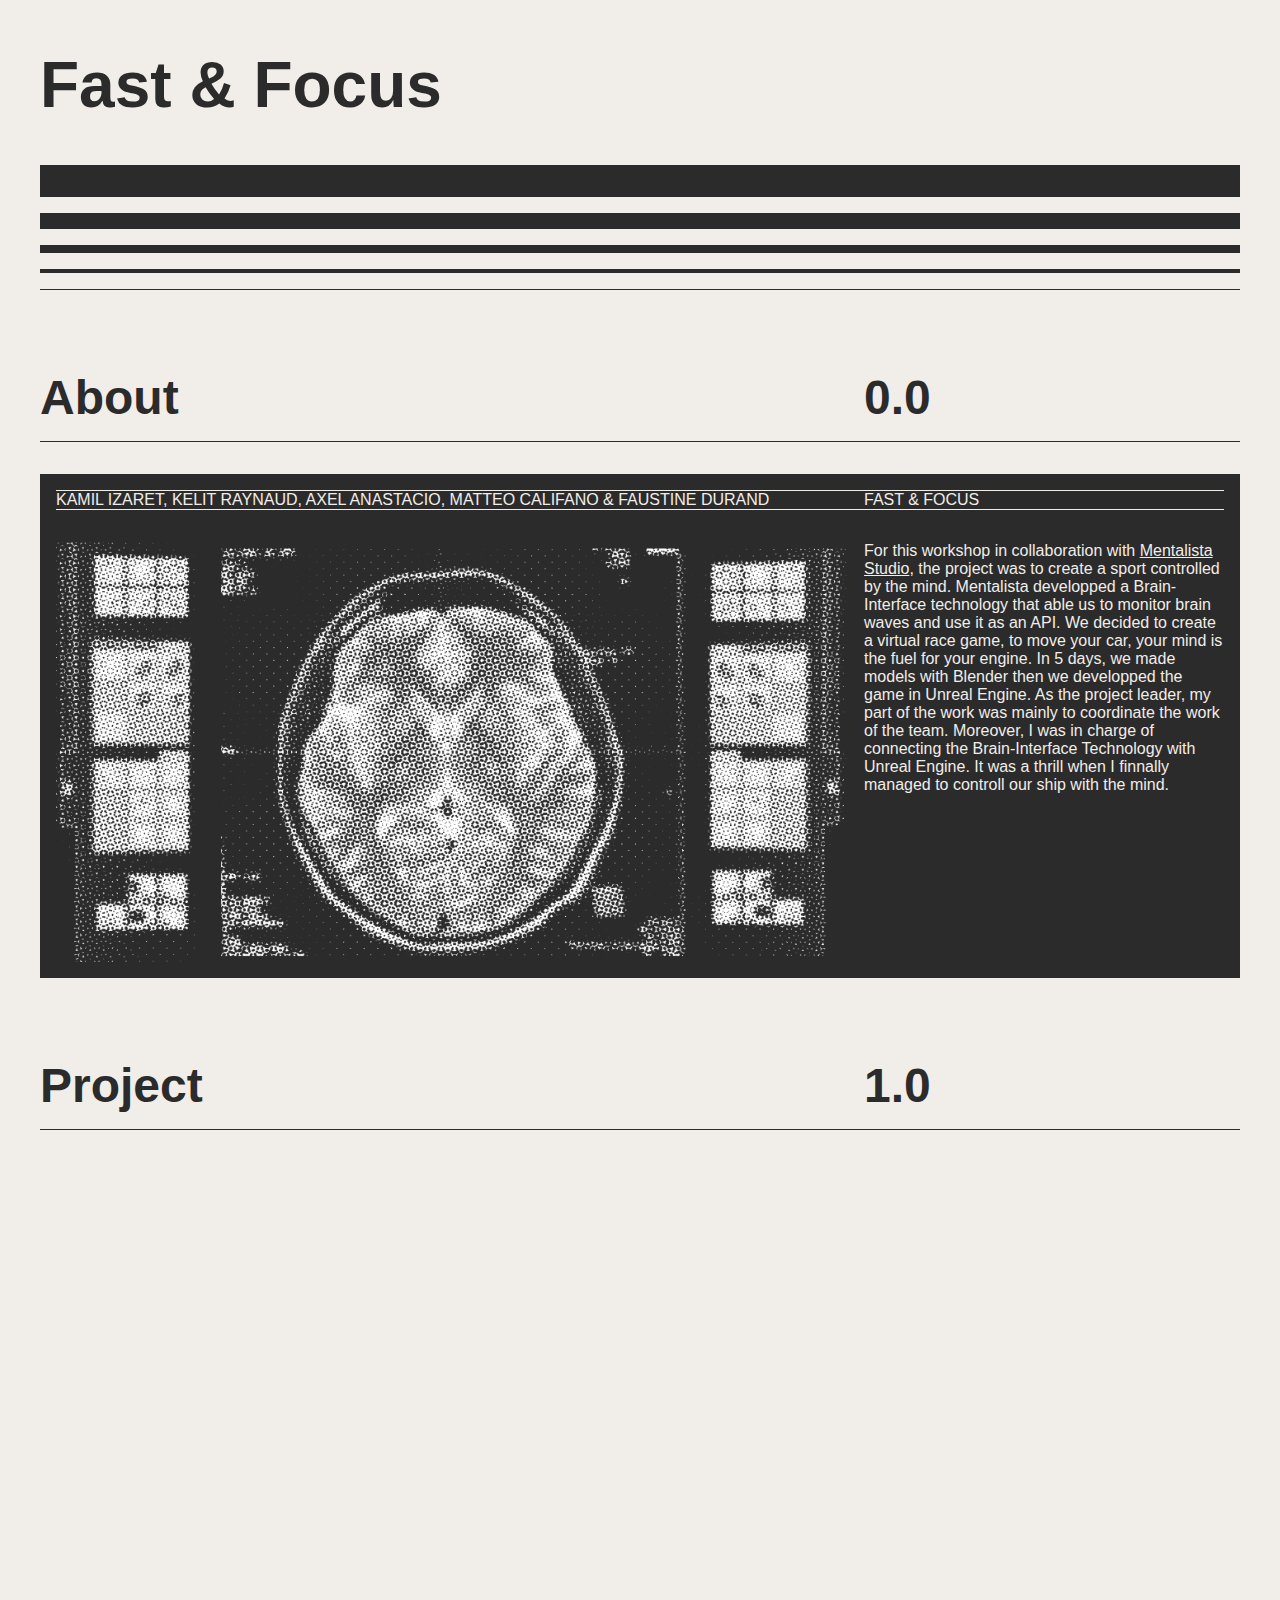
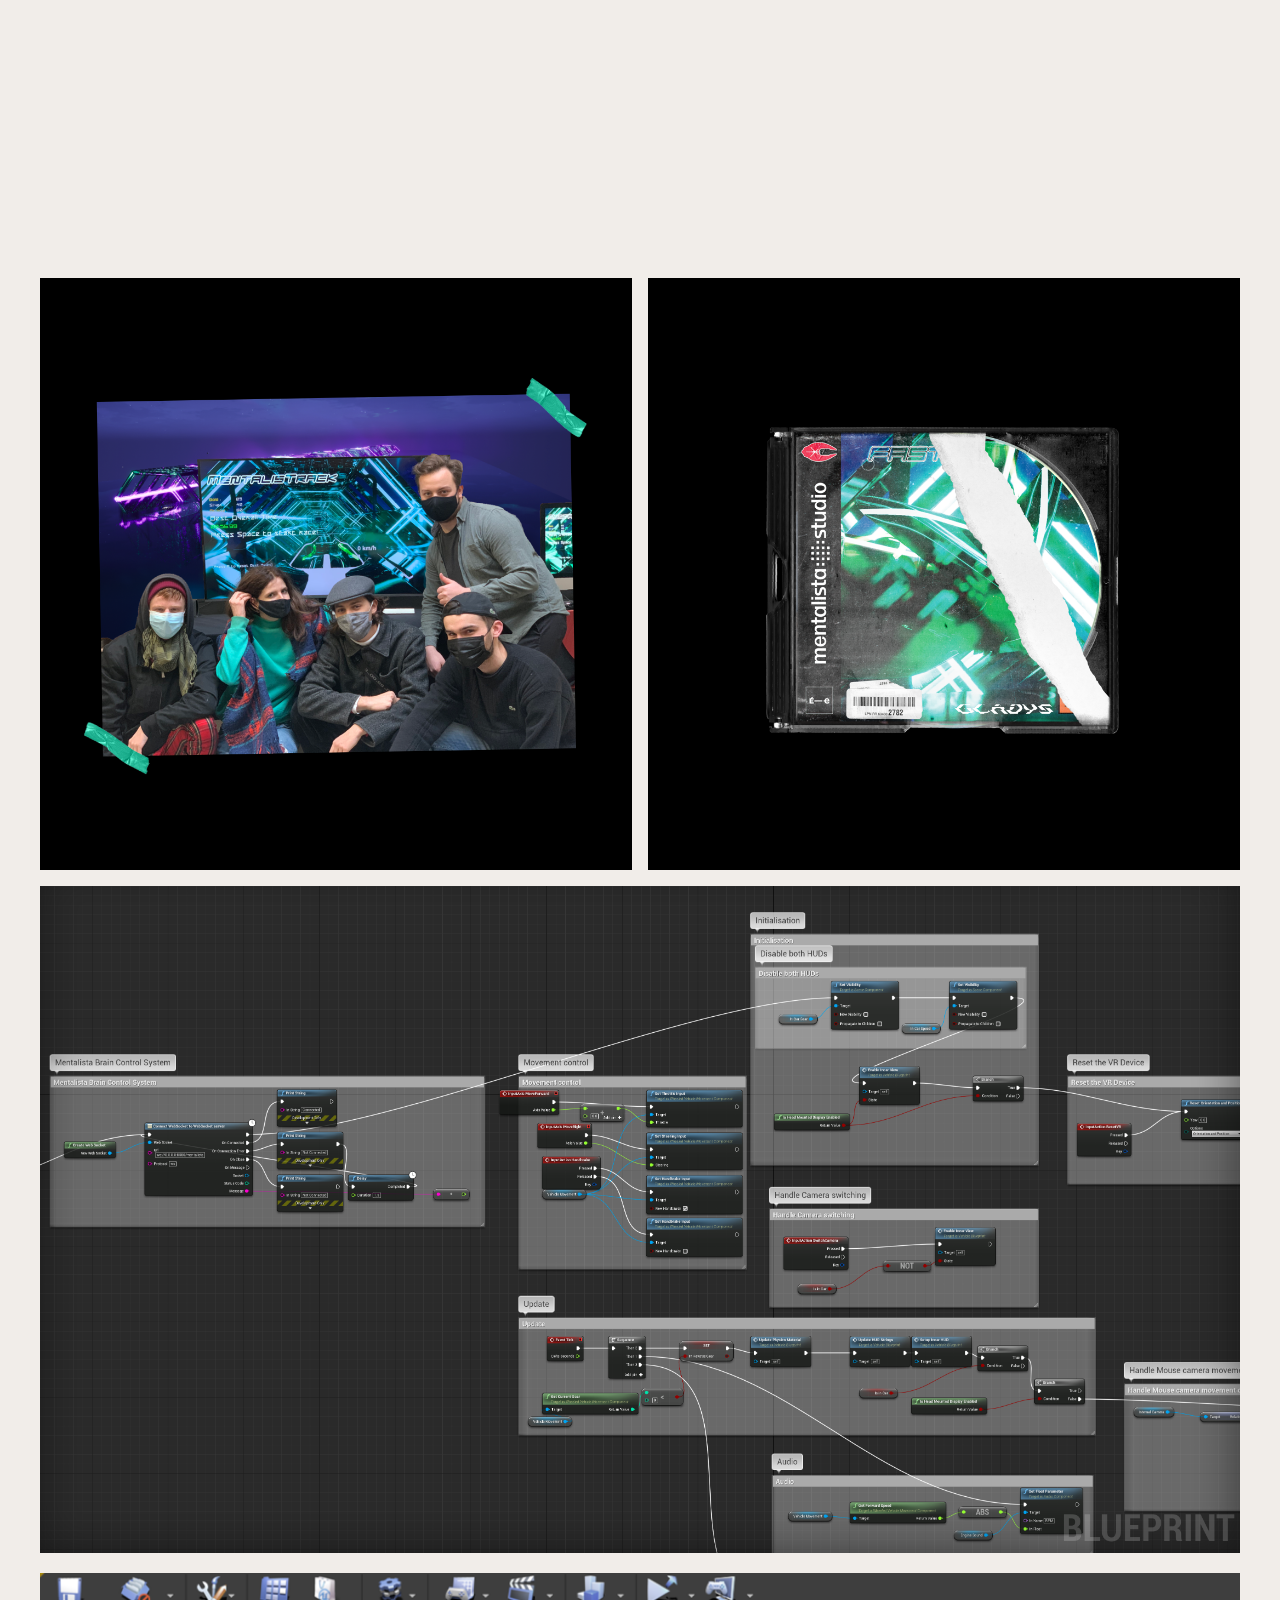
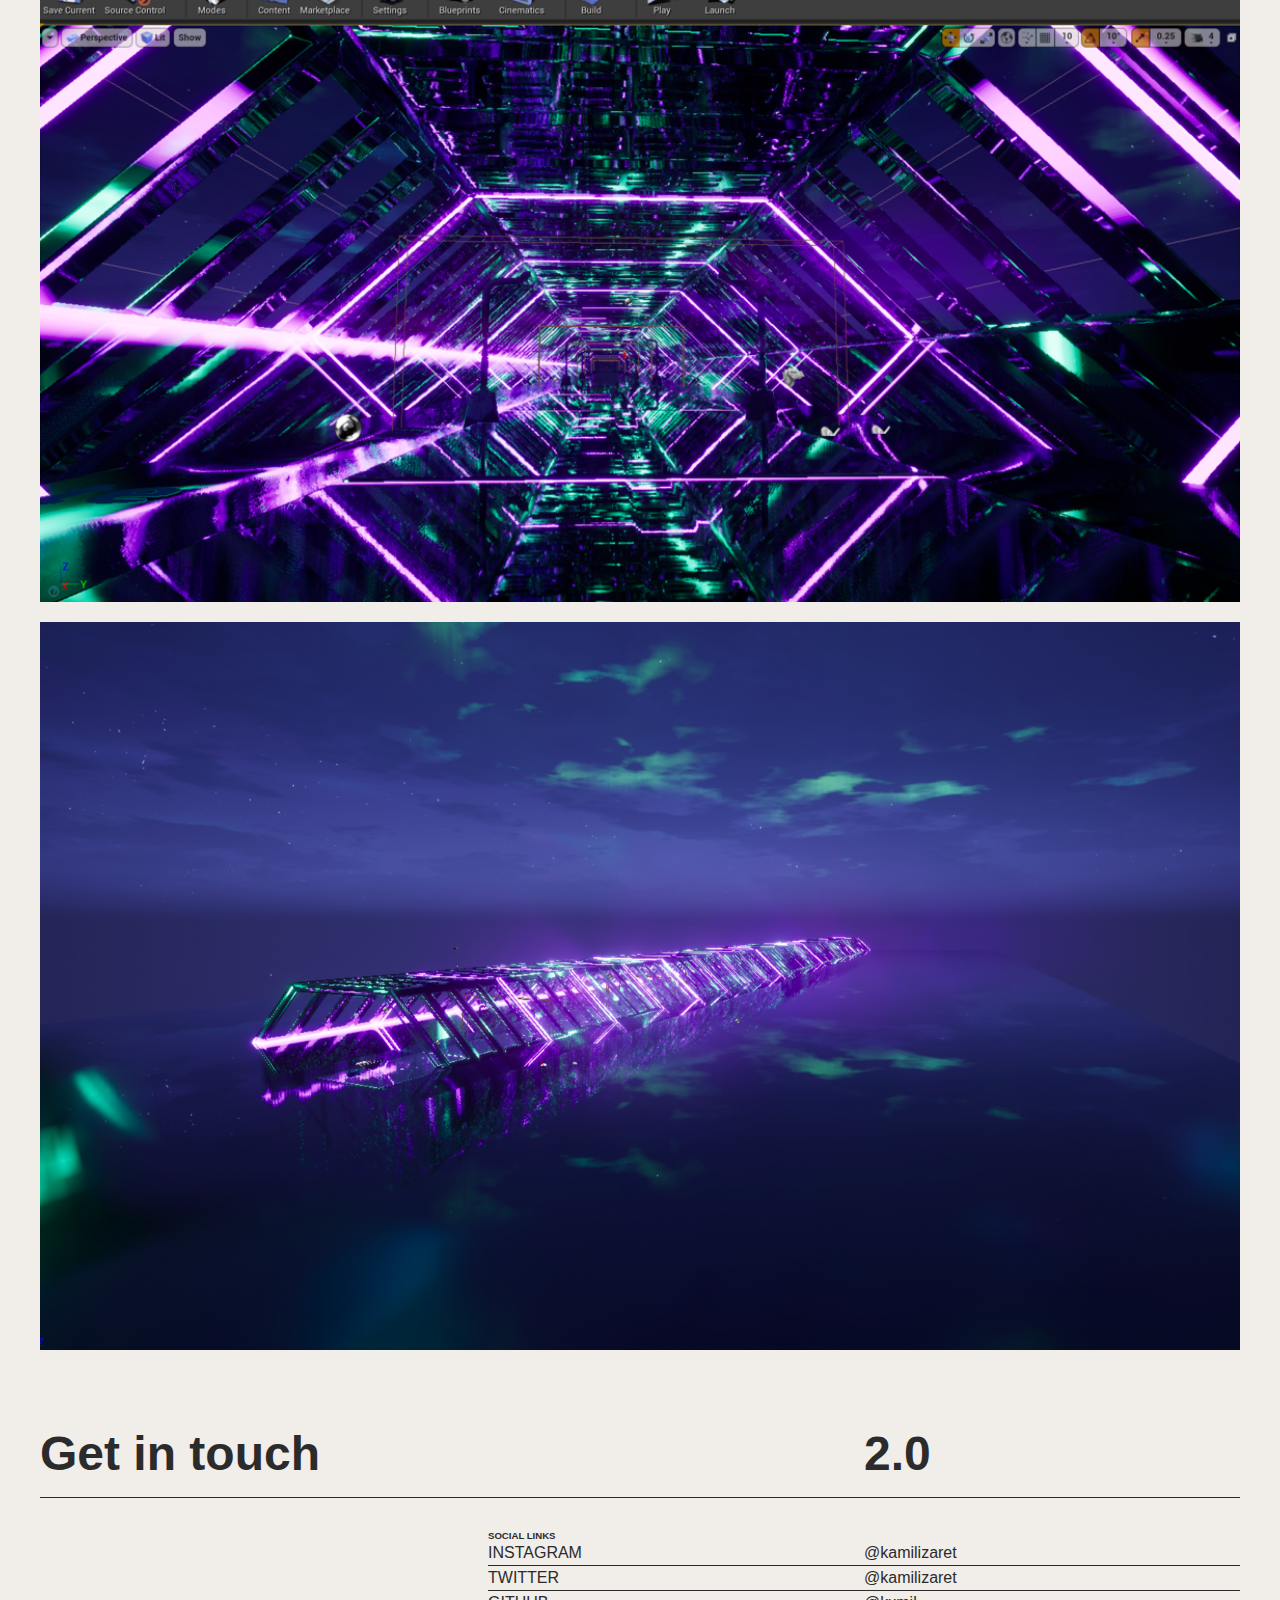
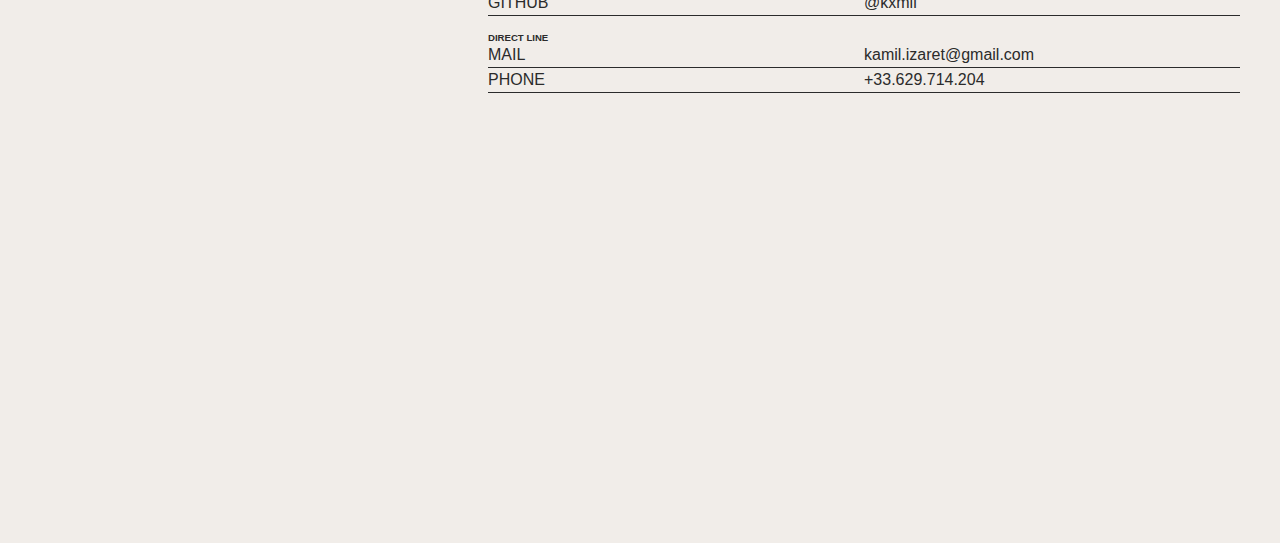
==== fast-and-focus/index.html @ bddefdd5 "projects" ====
<!DOCTYPE html>
<html>
  <head>
    <title>Kamil IZARET - Fast & Focus</title>
    <meta charset="utf-8"/>
    <link rel="stylesheet" href="../style.css" />
  </head>
  <body>
    <header class="section">
      <h1>Fast & Focus</h1>
      <div class="la"></div>
      <div class="lb"></div>
      <div class="lc"></div>
      <div class="ld"></div>
      <div class="le"></div>
    </header>
    <div class="section">
      <div class="sectionHead">
        <h2>About</h2>
        <h2>0.0</h2>
      </div>
      <div class="projectHead bgDark">
        <p>KAMIL IZARET, KELIT RAYNAUD, AXEL ANASTACIO, MATTEO CALIFANO & FAUSTINE DURAND</p>
        <p>FAST & FOCUS</p>
      </div>
      <div class="project bgDark">
        <div>
          <img src="../img/mentalista.png" />
          <p>For this workshop in collaboration with <a target="_blank" class="bgDark" href="https://studio.mentalista.com/">Mentalista Studio</a>, the project was to create a sport controlled by the mind. Mentalista developped a Brain-Interface technology that able us to monitor brain waves and use it as an API. We decided to create a virtual race game, to move your car, your mind is the fuel for your engine. In 5 days, we made models with Blender then we developped the game in Unreal Engine. As the project leader, my part of the work was mainly to coordinate the work of the team. Moreover, I was in charge of connecting the Brain-Interface Technology with Unreal Engine. It was a thrill when I finnally managed to controll our ship with the mind.</p>
        </div>
      </div>
   </div>
    <div class="section">
      <div class="sectionHead">
        <h2>Project</h2>
        <h2>1.0</h2>
      </div>
      <iframe src="https://player.vimeo.com/video/501842336?h=aa584ac75d"
      width="1200" height="720" frameborder="0" allow="autoplay; fullscreen; picture-in-picture" allowfullscreen></iframe>
      <div class="doubleFlex">
        <img src="../img/ig1.png" />
        <img src="../img/ig2.png" />
      </div>
      <img class="fullWidth" src="../img/ue1.png" />
      <img class="fullWidth" src="../img/ue2.png" />
      <img class="fullWidth" src="../img/map.png" />
    </div>
    <div class="section contact">
      <div class="sectionHead">
        <h2>Get in touch</h2>
        <h2>2.0</h2>
      </div>
      <div class="table">
        <h5>SOCIAL LINKS</h5>
        <div>
          <p>INSTAGRAM</p>
          <p>@kamilizaret</p>
        </div>
        <div>
          <p>TWITTER</p>
          <p>@kamilizaret</p>
        </div>
        <div>
          <p>GITHUB</p>
          <p>@kxmil</p>
        </div>
        <h5>DIRECT LINE</h5>
        <div>
          <p>MAIL</p>
          <p>kamil.izaret@gmail.com</p>
        </div>
        <div>
          <p>PHONE</p>
          <p>+33.629.714.204</p>
        </div>
      </div>
    </div>
  </body>
</html>
---- style.css ----
body{
  background: #f1ede9;
  color: #2b2b2b;
  margin: 0;
  padding: 0;
  font-family: sans-serif;
}

.bgGreen{
  background: #82887e;
}

.bgDark{
  background: #2b2b2b;
  color: #f1ede9;
}

.bgDark p{
  border-color: #f1ede9 !important;
}

.bgBlue{
  background: #253156;
  color: #f1ede9;
}

.bgBlue p{
  border-color: #f1ede9 !important;
}

.bgSilver{
  background: #cdbfb1;
}

.bgArgile{
  background: #c0a68f;
}

h1{
  margin-top: 3rem;
  font-size: 4em;
}

h2{
  font-size: 3em;
  margin-bottom: 1rem;
  margin-top: 4rem;
}

h5{
  font-size: 0.6rem;
  margin-bottom: 0;
}

header div{
  background: #2b2b2b;
  width: 100%;
  margin: 1rem 0;
}

.la{
  height: 2rem;
}

.lb{
  height: 1rem;
}

.lc{
  height: 0.5rem;
}

.ld{
  height: 0.25rem;
}

.le{
  height: 1px;
}

a{
  color: #2b2b2b;
}

.section{
  width: 1200px;
  margin: auto;
}

.contact{
  padding-bottom: 50vh;
}

.simpleColumn{
  width: 30%;
  margin-left: calc(840px - 1rem);
}

.doubleColumn{
  width: 60%;
  margin-left: 40%;
}

.sectionHead{
  border-bottom: 1px solid #2b2b2b;
  margin-bottom: 2rem;
}

.sectionHead h2:first-child{
  width: calc(840px - 1rem);
}

.sectionHead, .table div{
  display: flex;
}


.table{
  width: calc(720px + 2rem);
  margin-left: calc(480px - 2rem);
}

.table div{
  border-bottom: 1px solid #2b2b2b;
  height: 1.5rem;
}

.table div p{
  width: 50%;
  margin: 0;
  padding-top: 0.2rem;
}

.project{
  width: calc(100% - 2rem);
  height: 420px;
  padding: 1rem;
  margin-bottom: 1rem;
}

.project div{
  display: flex;
}

.folio.project img{
  width: 100%;
}

.project img{
  width: calc(840px - 3rem);
  margin-right: 1rem;
  height: 420px;
}

.project p{
  width: 360px;
  margin: 0;
}

.projectHead{
  padding: 1rem;
  display: flex;
  margin-top: 2rem;
}

.projectHead p{
  border-top: 1px solid #2b2b2b;
  border-bottom: 1px solid #2b2b2b;
  margin: 0;
}

.projectHead p:first-child{
  width: calc(840px - 3rem);
}

.projectHead p:last-child{
  width: 360px;
  padding-left: 1rem;
}

.doubleFlex{
  display: flex;
  margin: -0.5rem 0 0.5rem 0;
}

.doubleFlex img{
  width: calc(50% - 0.5rem);
}

.doubleFlex img:first-child{
  margin-right: 1rem;
}

.fullWidth{
  width: 1200px;
  margin: 0.5rem 0;
}
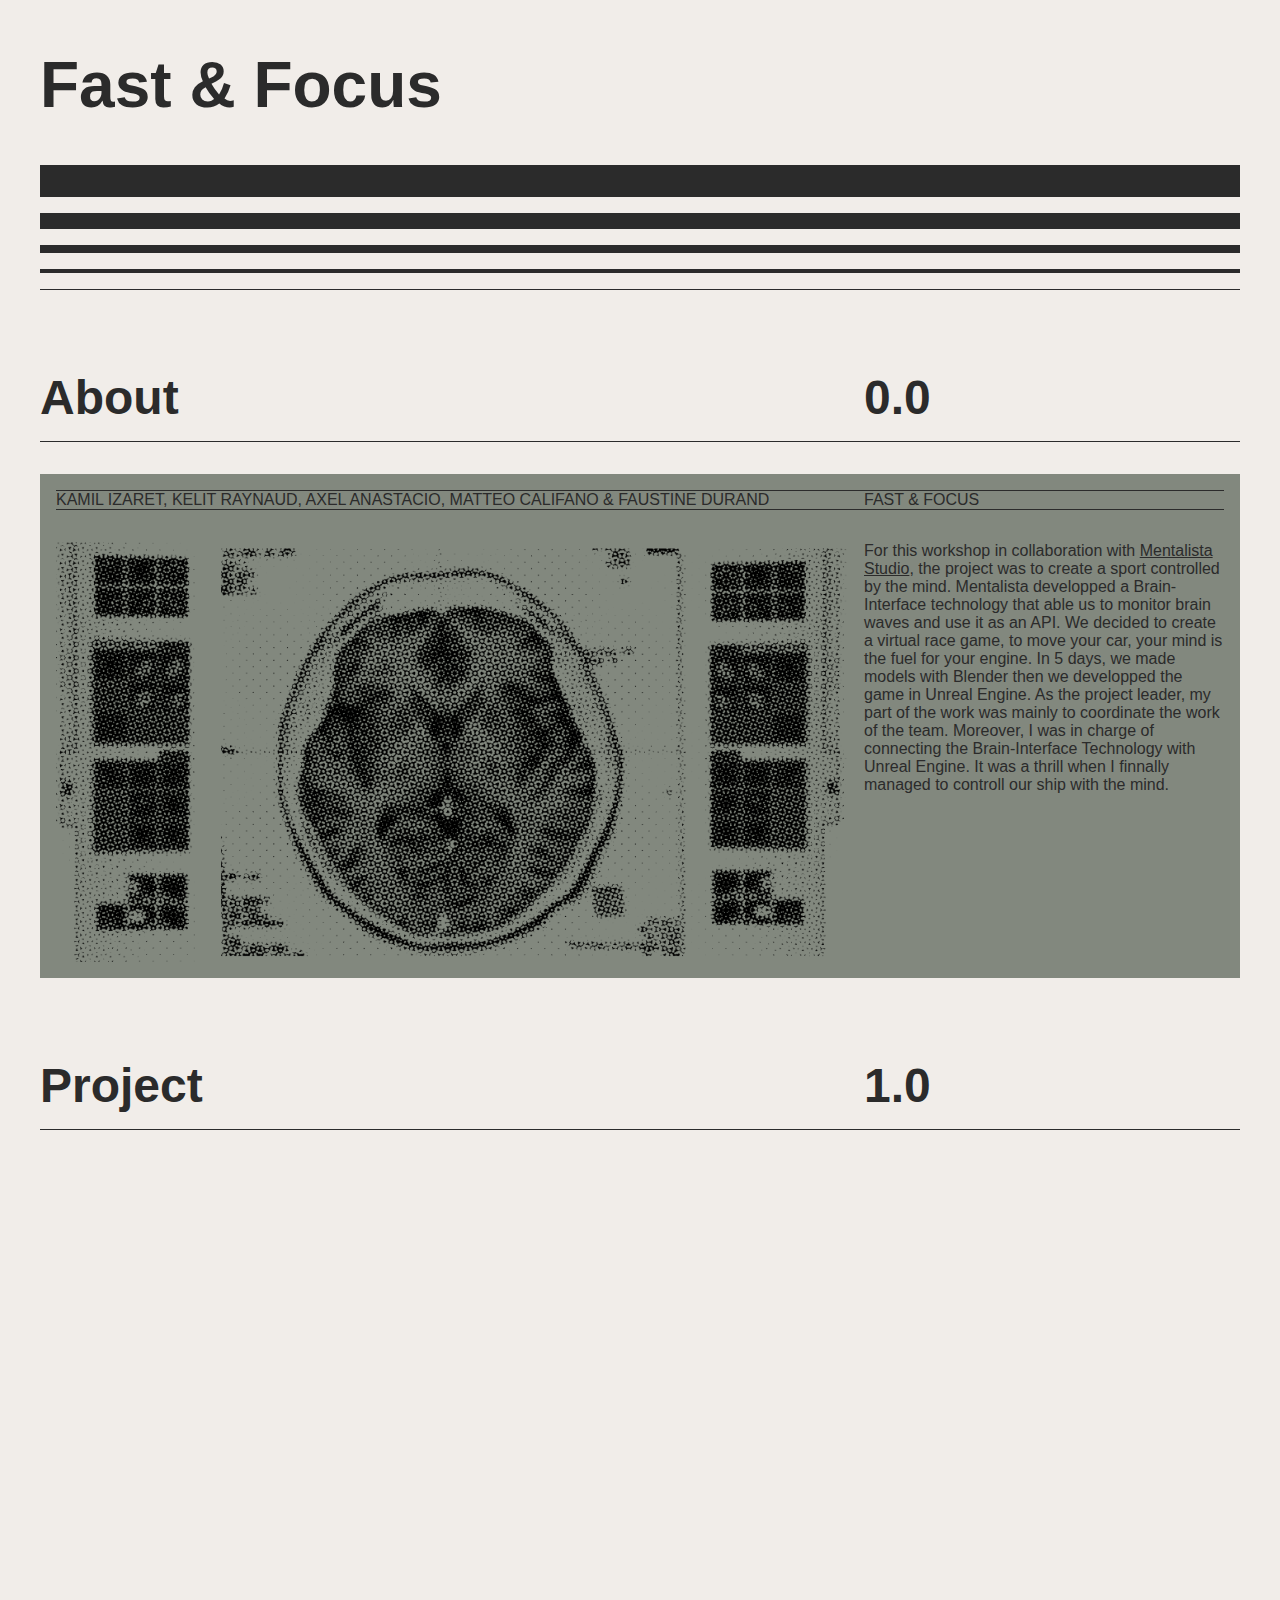
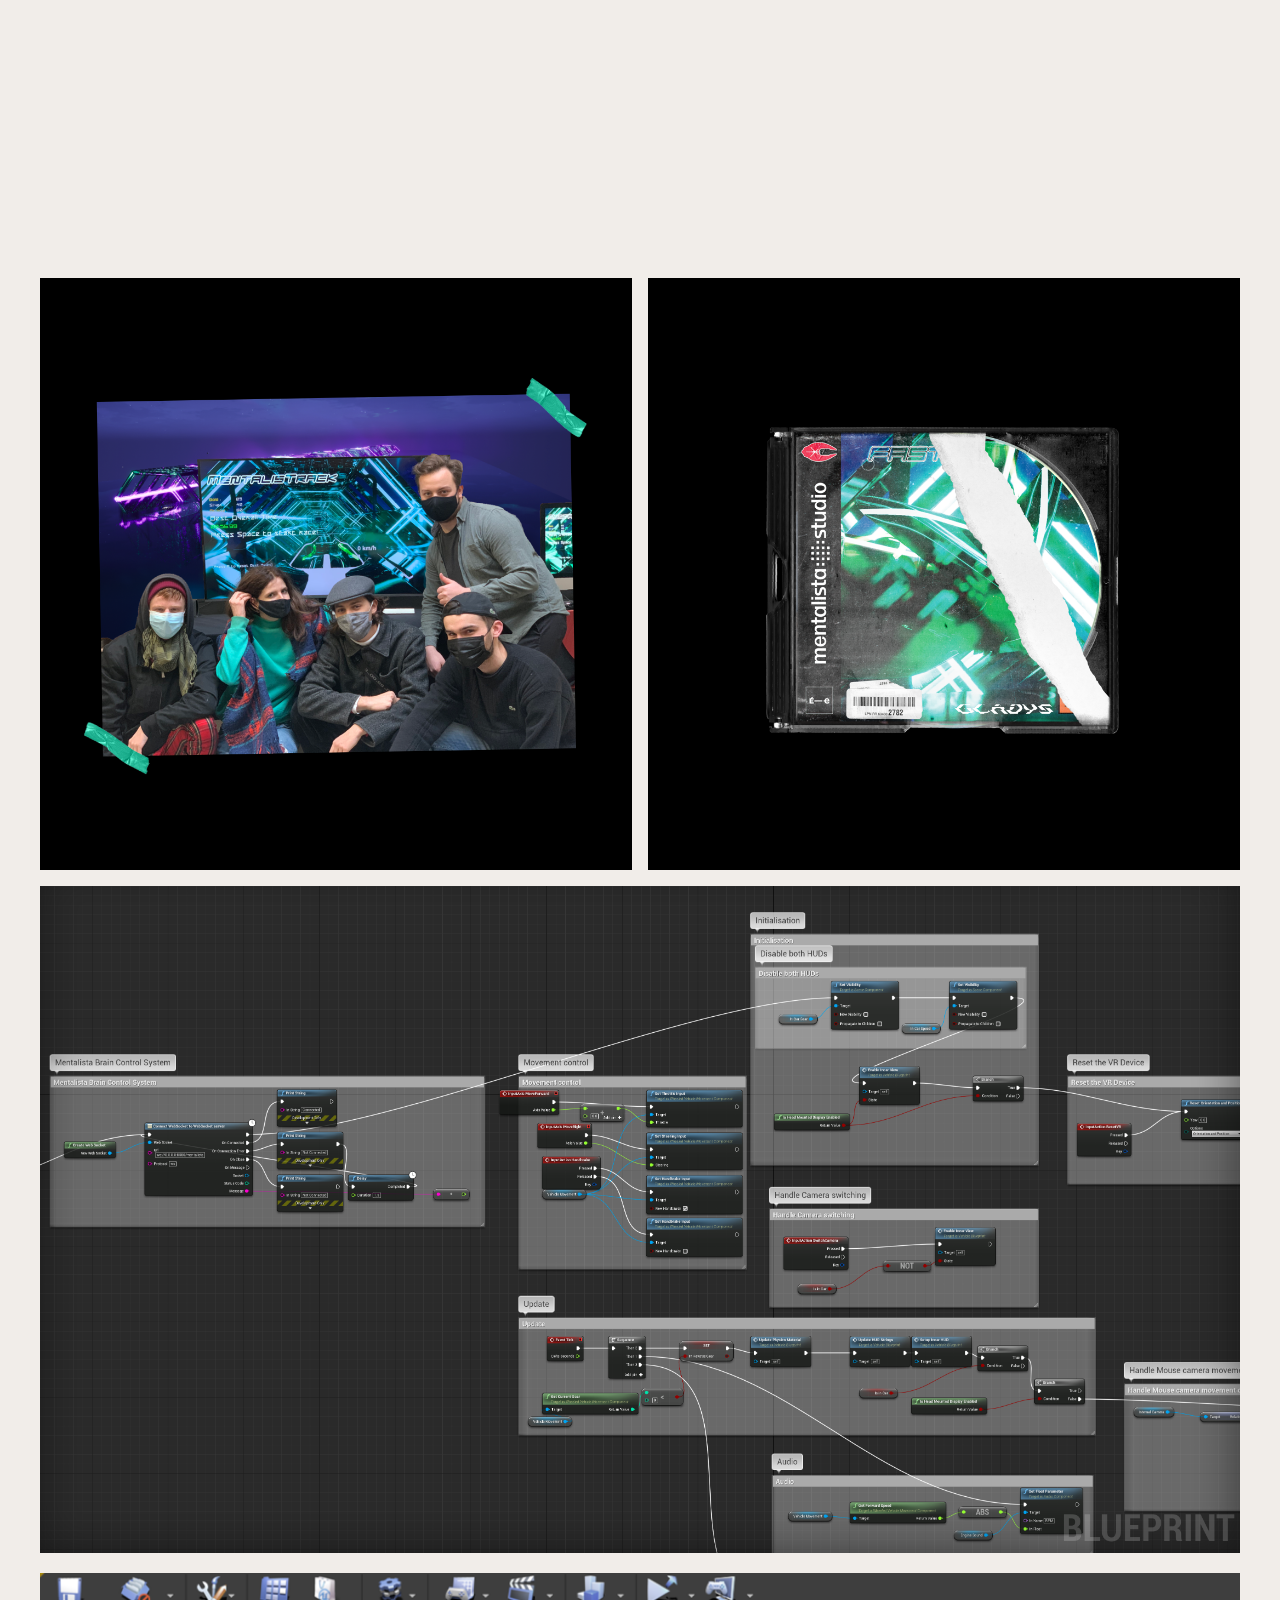
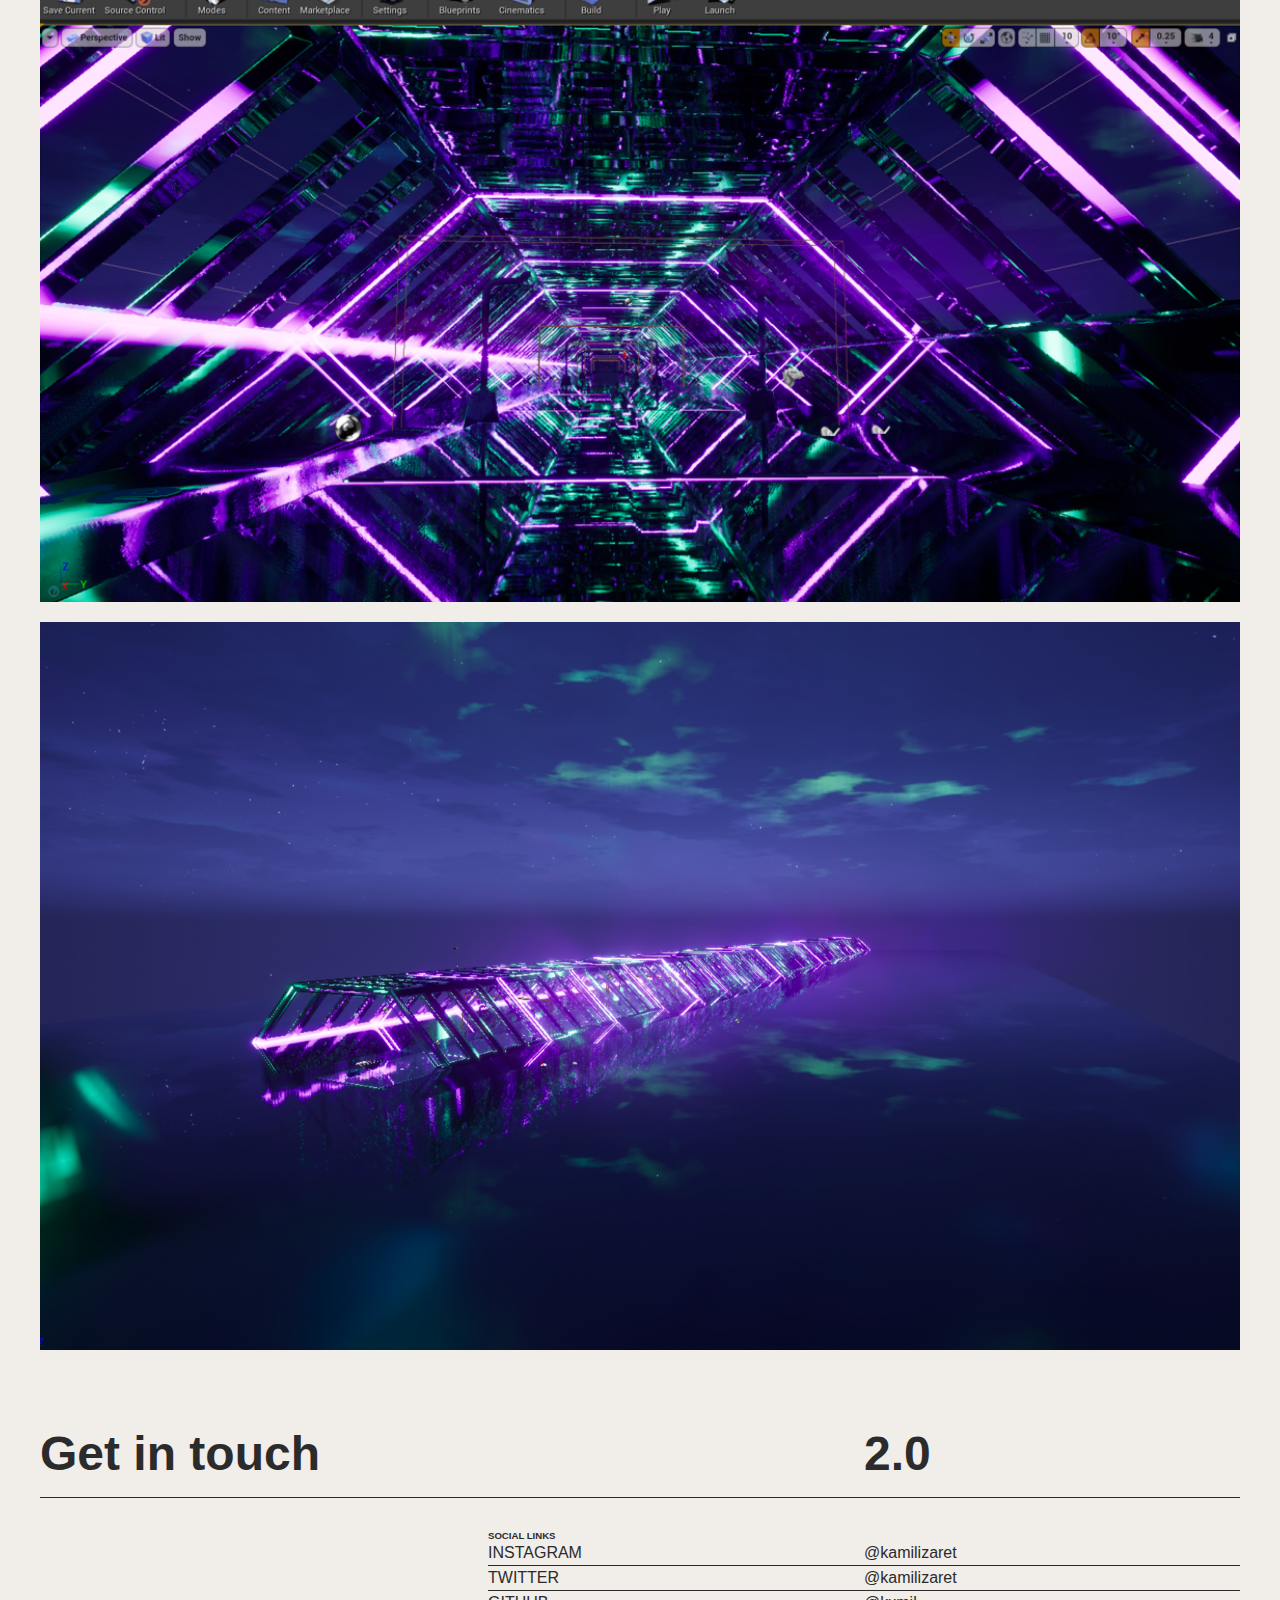
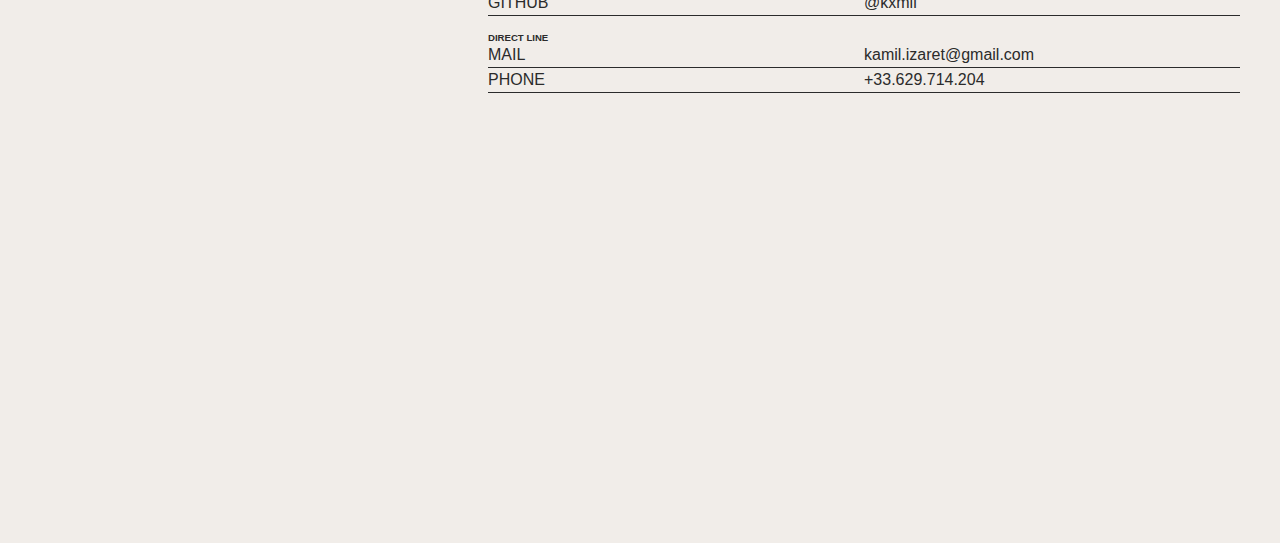
==== commit 3bb1d854: "MANY THINGS" ====
--- a/fast-and-focus/index.html
+++ b/fast-and-focus/index.html
@@ -19,14 +19,14 @@
         <h2>About</h2>
         <h2>0.0</h2>
       </div>
-      <div class="projectHead bgDark">
+      <div class="projectHead bgGreen">
         <p>KAMIL IZARET, KELIT RAYNAUD, AXEL ANASTACIO, MATTEO CALIFANO & FAUSTINE DURAND</p>
         <p>FAST & FOCUS</p>
       </div>
-      <div class="project bgDark">
+      <div class="project bgGreen">
         <div>
           <img src="../img/mentalista.png" />
-          <p>For this workshop in collaboration with <a target="_blank" class="bgDark" href="https://studio.mentalista.com/">Mentalista Studio</a>, the project was to create a sport controlled by the mind. Mentalista developped a Brain-Interface technology that able us to monitor brain waves and use it as an API. We decided to create a virtual race game, to move your car, your mind is the fuel for your engine. In 5 days, we made models with Blender then we developped the game in Unreal Engine. As the project leader, my part of the work was mainly to coordinate the work of the team. Moreover, I was in charge of connecting the Brain-Interface Technology with Unreal Engine. It was a thrill when I finnally managed to controll our ship with the mind.</p>
+          <p>For this workshop in collaboration with <a target="_blank" class="bgGreen" href="https://studio.mentalista.com/">Mentalista Studio</a>, the project was to create a sport controlled by the mind. Mentalista developped a Brain-Interface technology that able us to monitor brain waves and use it as an API. We decided to create a virtual race game, to move your car, your mind is the fuel for your engine. In 5 days, we made models with Blender then we developped the game in Unreal Engine. As the project leader, my part of the work was mainly to coordinate the work of the team. Moreover, I was in charge of connecting the Brain-Interface Technology with Unreal Engine. It was a thrill when I finnally managed to controll our ship with the mind.</p>
         </div>
       </div>
    </div>
--- a/style.css
+++ b/style.css
@@ -194,4 +194,20 @@
 .fullWidth{
   width: 1200px;
   margin: 0.5rem 0;
+}
+
+.longText{
+  margin-left:calc(840px - 1rem);
+}
+
+.project.chap, .project.chap img{
+  height: 610px;
+}
+
+.project.chap{
+  padding: 1rem 0;
+}
+
+.project.chap img{
+  width: calc(840px - 0rem);
 }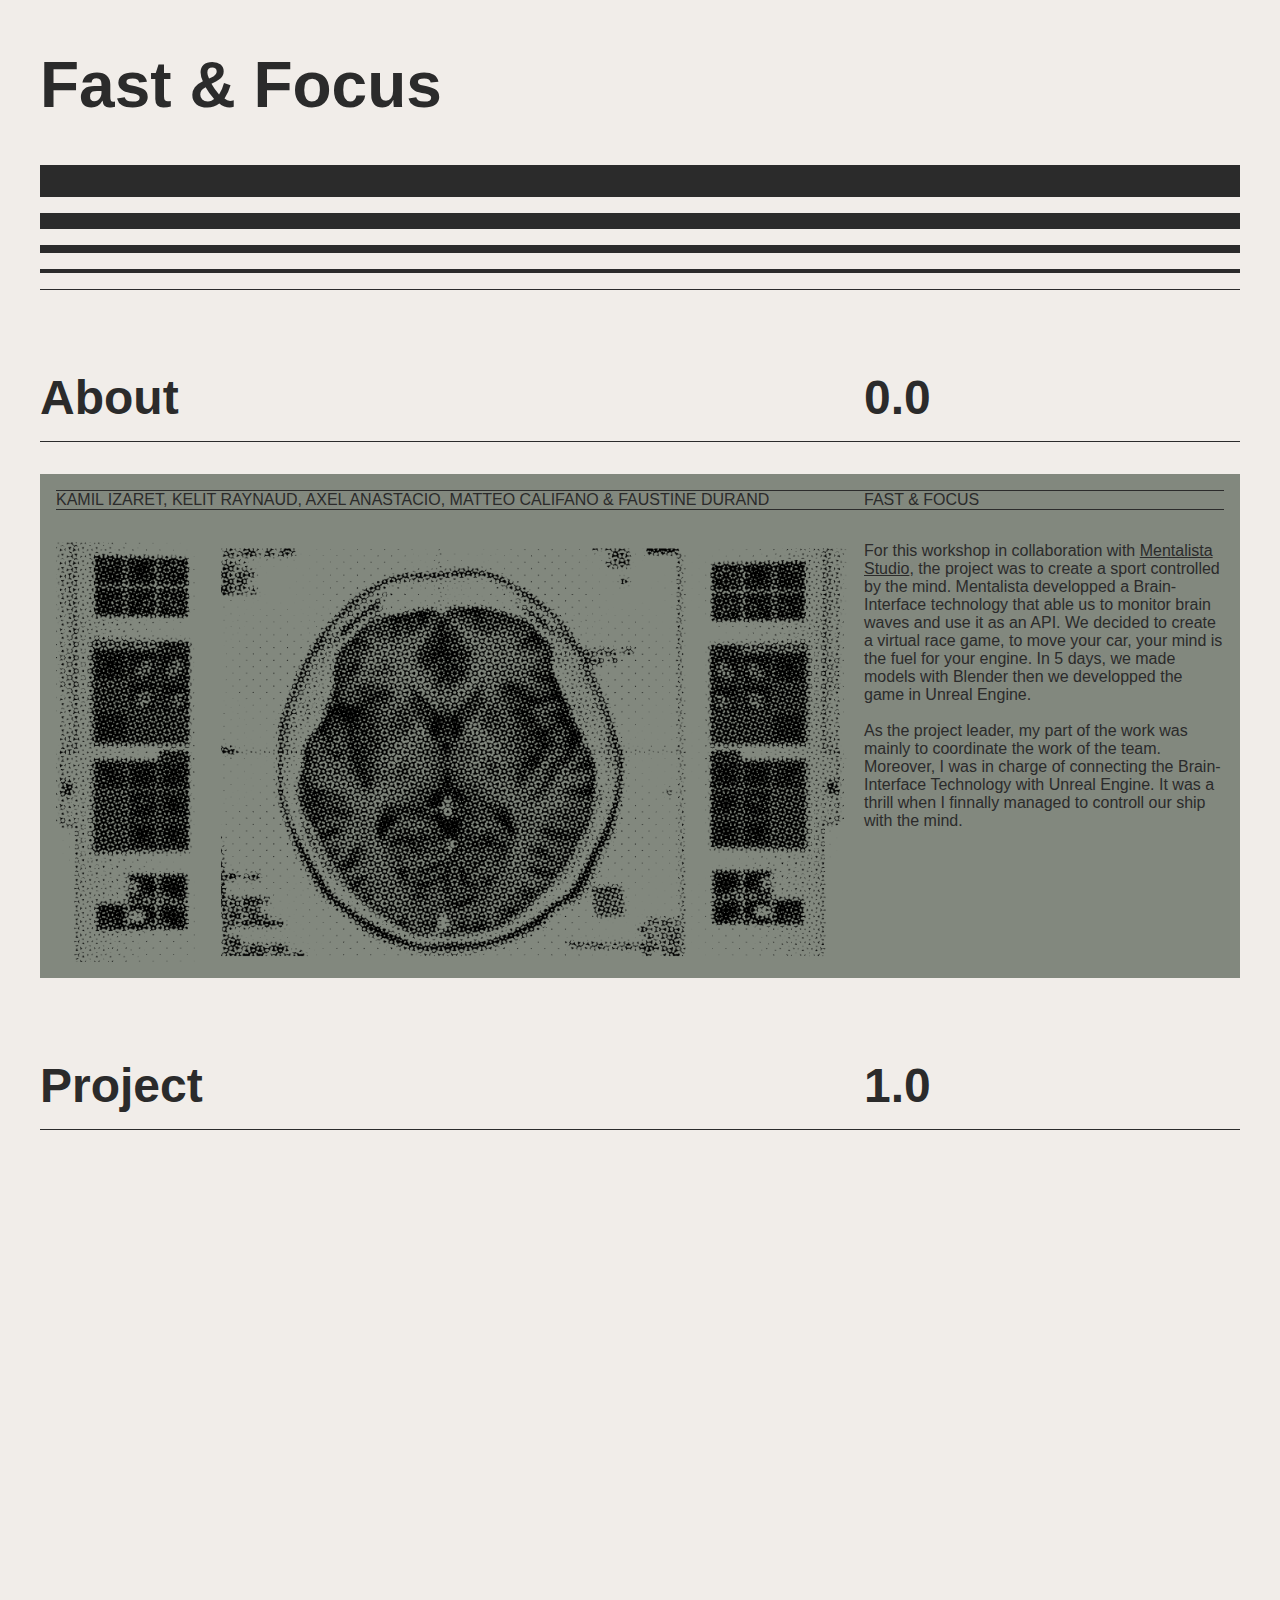
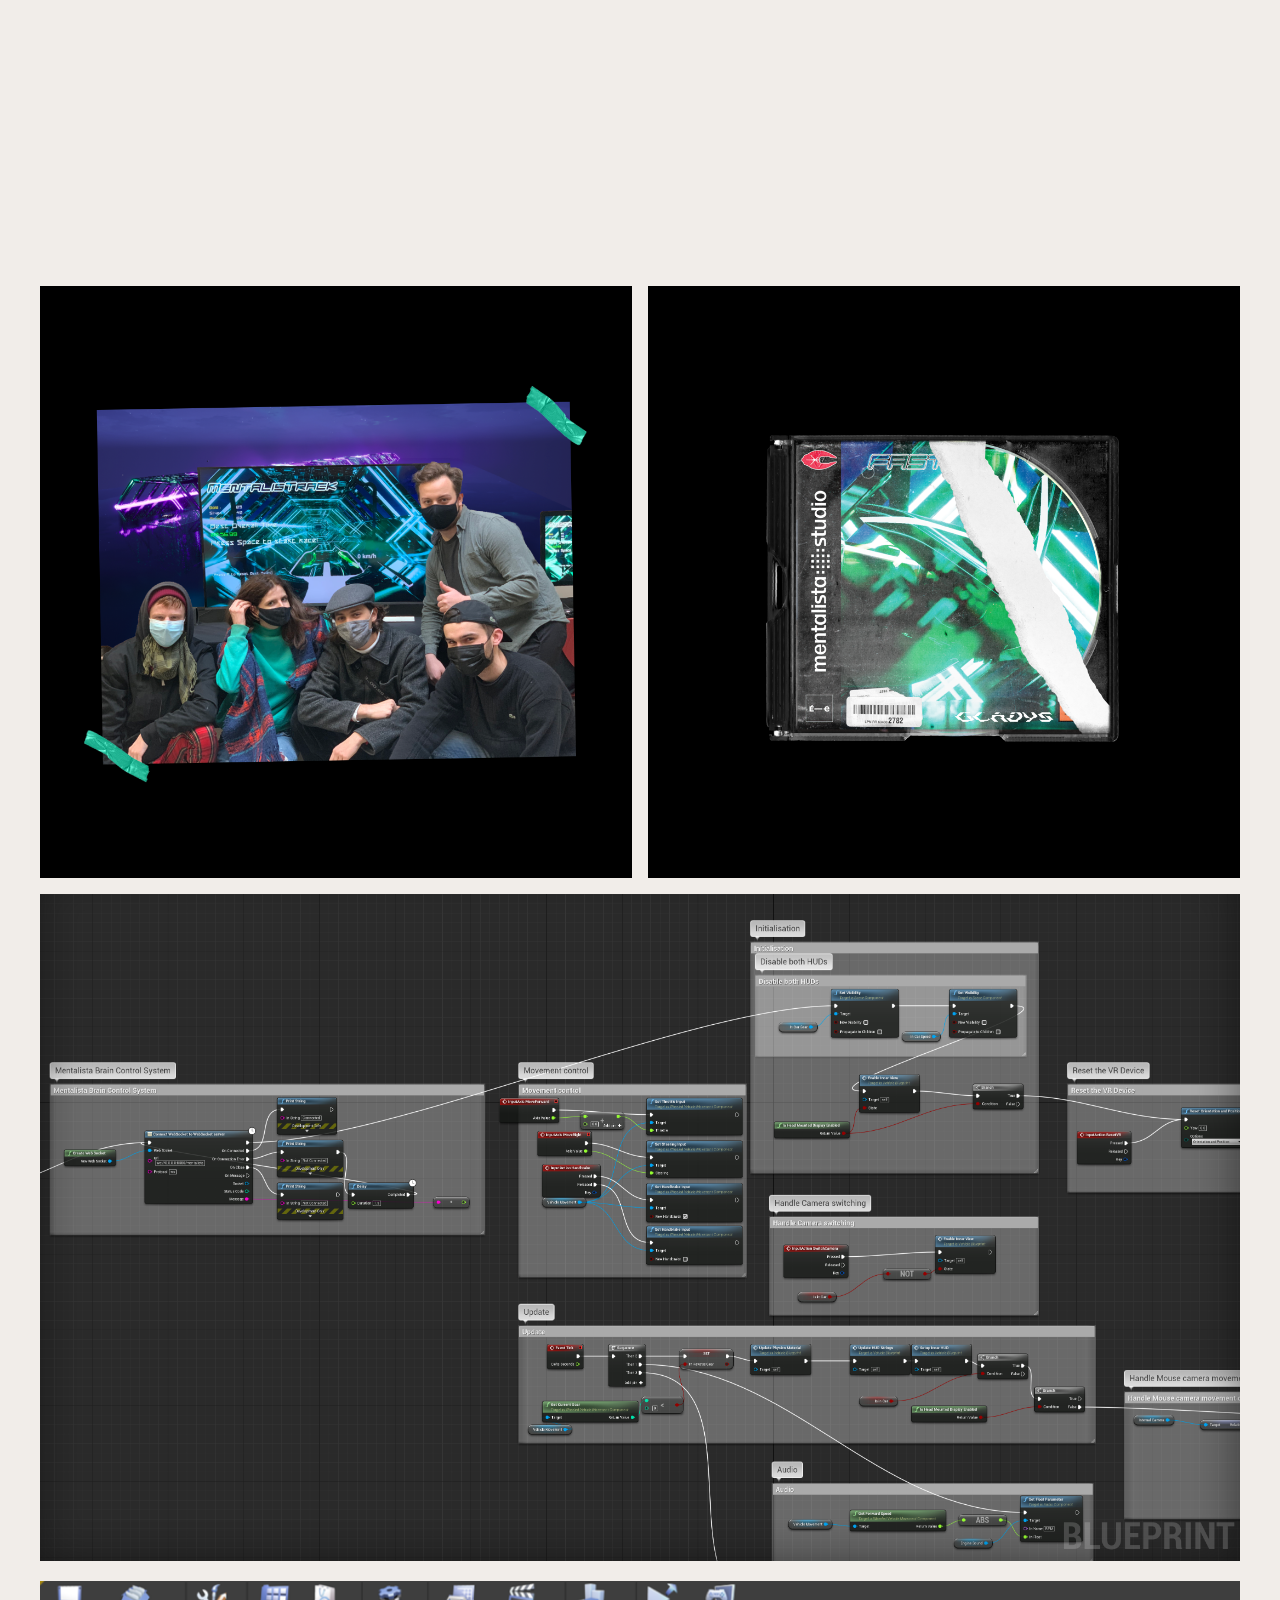
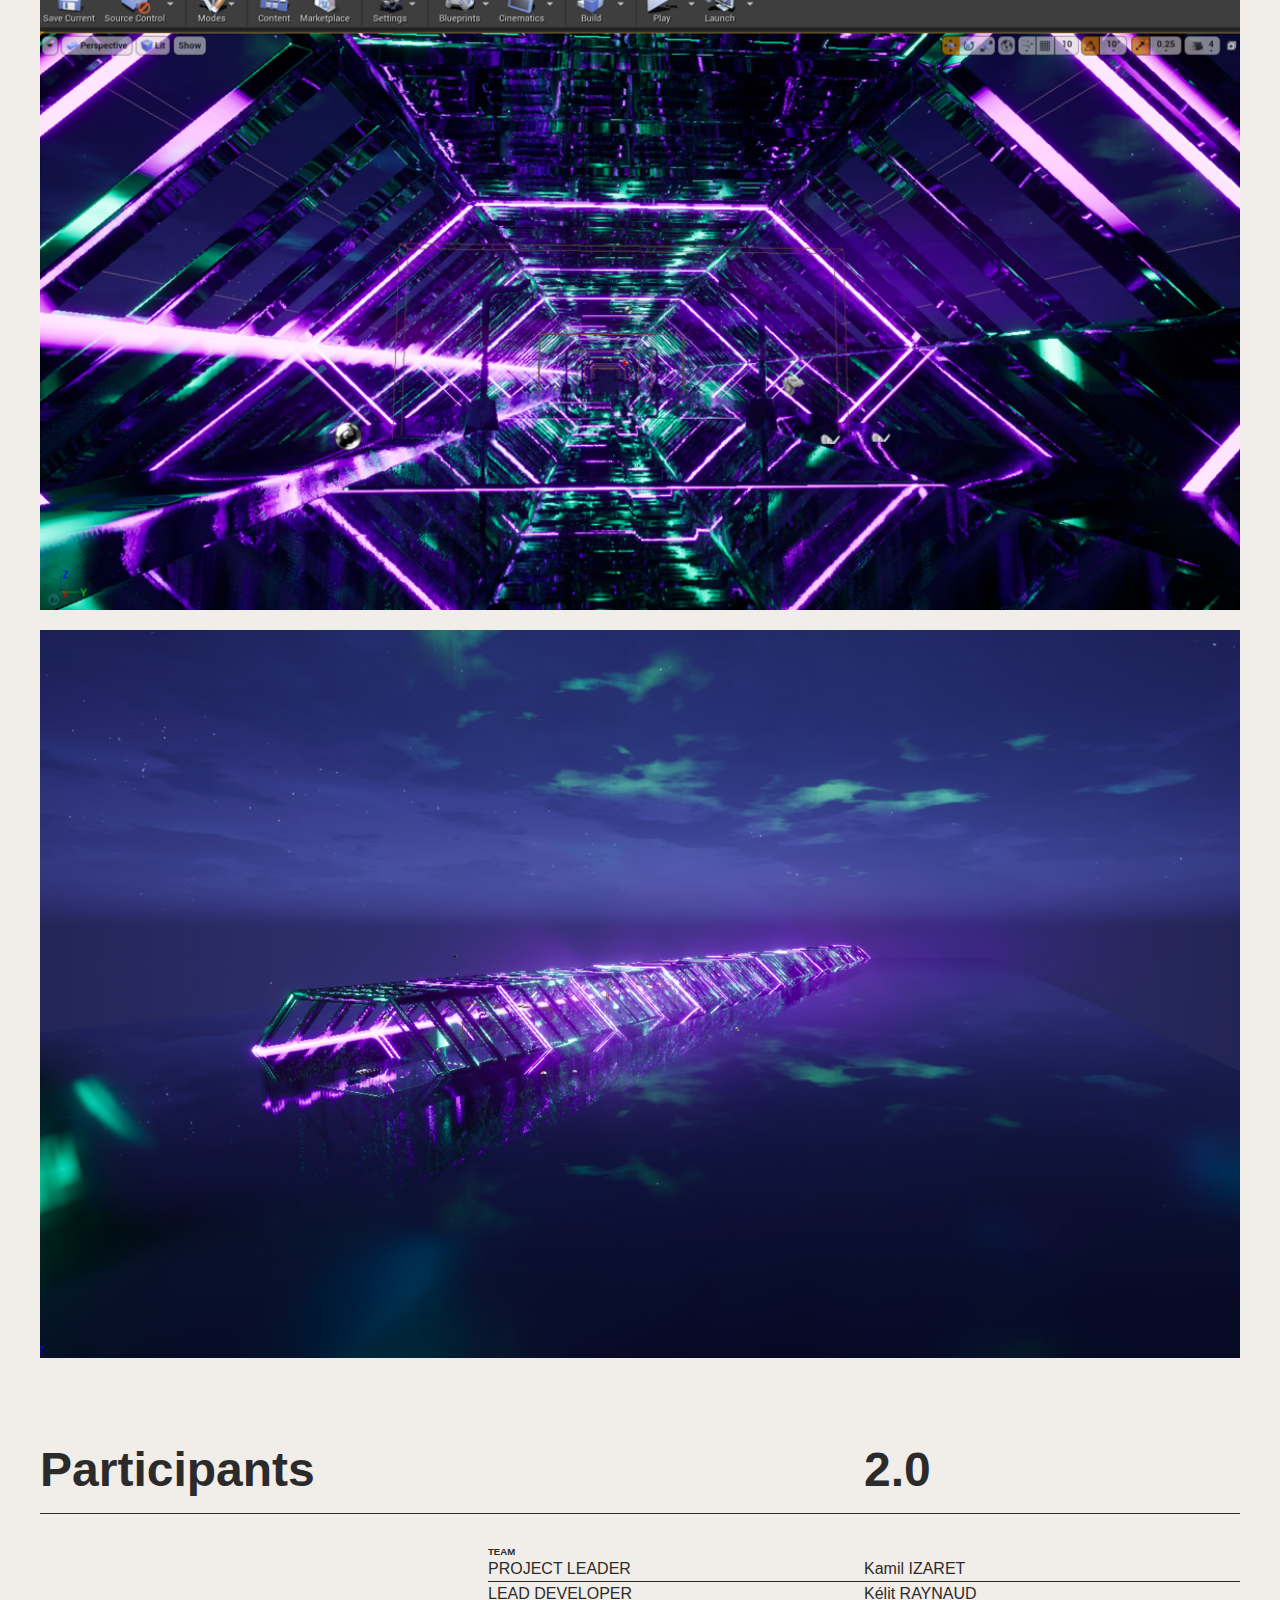
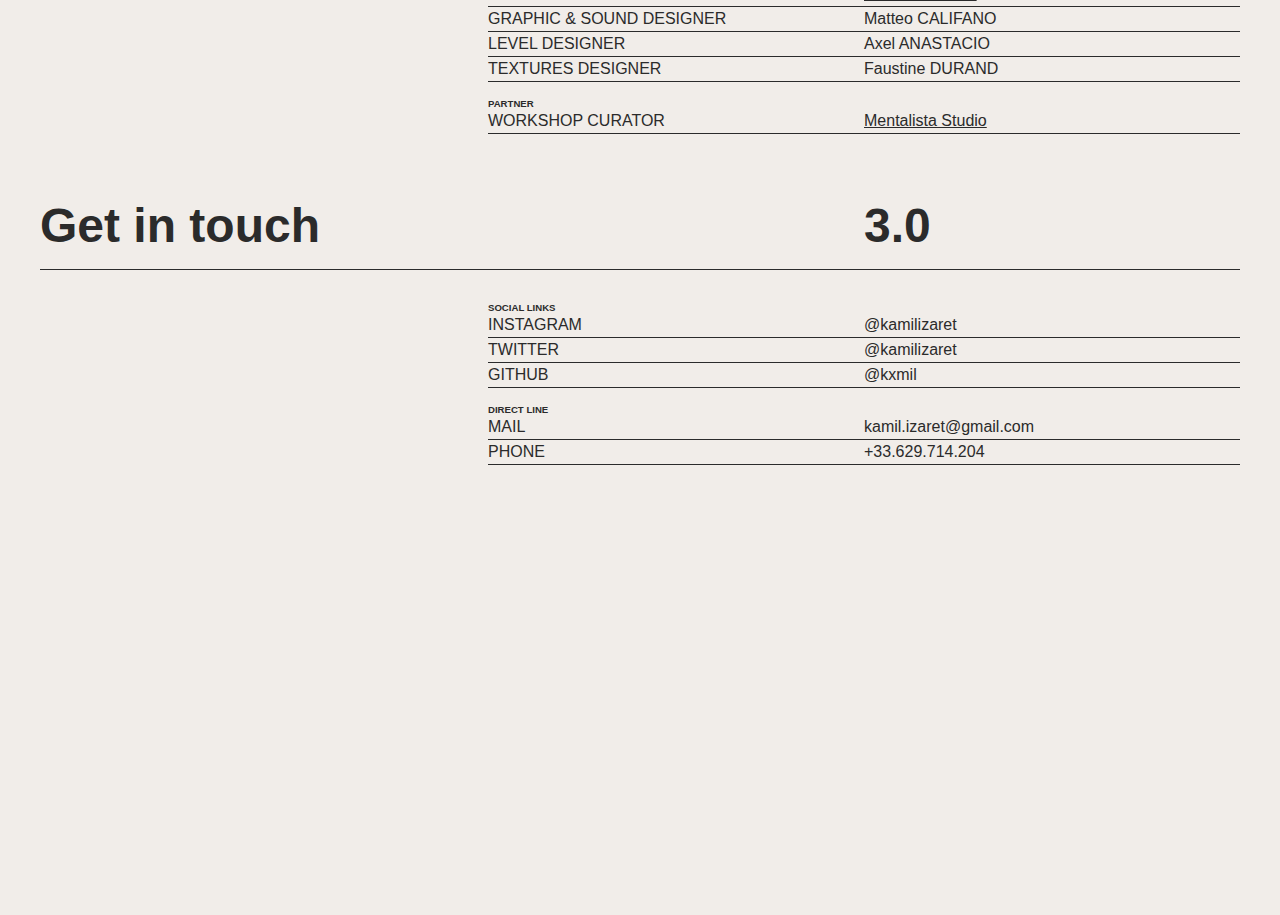
==== commit dea6448d: "texts" ====
--- a/fast-and-focus/index.html
+++ b/fast-and-focus/index.html
@@ -26,7 +26,8 @@
       <div class="project bgGreen">
         <div>
           <img src="../img/mentalista.png" />
-          <p>For this workshop in collaboration with <a target="_blank" class="bgGreen" href="https://studio.mentalista.com/">Mentalista Studio</a>, the project was to create a sport controlled by the mind. Mentalista developped a Brain-Interface technology that able us to monitor brain waves and use it as an API. We decided to create a virtual race game, to move your car, your mind is the fuel for your engine. In 5 days, we made models with Blender then we developped the game in Unreal Engine. As the project leader, my part of the work was mainly to coordinate the work of the team. Moreover, I was in charge of connecting the Brain-Interface Technology with Unreal Engine. It was a thrill when I finnally managed to controll our ship with the mind.</p>
+          <p>For this workshop in collaboration with <a target="_blank" class="bgGreen" href="https://studio.mentalista.com/">Mentalista Studio</a>, the project was to create a sport controlled by the mind. Mentalista developped a Brain-Interface technology that able us to monitor brain waves and use it as an API. We decided to create a virtual race game, to move your car, your mind is the fuel for your engine. In 5 days, we made models with Blender then we developped the game in Unreal Engine.
+            <br><br>As the project leader, my part of the work was mainly to coordinate the work of the team. Moreover, I was in charge of connecting the Brain-Interface Technology with Unreal Engine. It was a thrill when I finnally managed to controll our ship with the mind.</p>
         </div>
       </div>
    </div>
@@ -45,10 +46,43 @@
       <img class="fullWidth" src="../img/ue2.png" />
       <img class="fullWidth" src="../img/map.png" />
     </div>
+    <div class="section">
+      <div class="sectionHead">
+        <h2>Participants</h2>
+        <h2>2.0</h2>
+      </div>
+      <div class="table">
+        <h5>TEAM</h5>
+        <div>
+          <p>PROJECT LEADER</p>
+          <p>Kamil IZARET</p>
+        </div>
+        <div>
+          <p>LEAD DEVELOPER</p>
+          <p><a href="https://kelitraynaud.com/" target="_blank">Kélit RAYNAUD</a></p>
+        </div>
+        <div>
+          <p>GRAPHIC & SOUND DESIGNER</p>
+          <p>Matteo CALIFANO</p>
+        </div>
+        <div>
+          <p>LEVEL DESIGNER</p>
+          <p>Axel ANASTACIO</p>
+        </div>
+        <div>
+          <p>TEXTURES DESIGNER</p>
+          <p>Faustine DURAND</p>
+        </div>
+        <h5>PARTNER</h5>
+        <div>
+          <p>WORKSHOP CURATOR</p>
+          <p><a target="_blank" href="https://studio.mentalista.com">Mentalista Studio</a></p>
+        </div>
+    </div>
     <div class="section contact">
       <div class="sectionHead">
         <h2>Get in touch</h2>
-        <h2>2.0</h2>
+        <h2>3.0</h2>
       </div>
       <div class="table">
         <h5>SOCIAL LINKS</h5>
--- a/style.css
+++ b/style.css
@@ -180,7 +180,7 @@
 
 .doubleFlex{
   display: flex;
-  margin: -0.5rem 0 0.5rem 0;
+  margin-bottom: 1rem;
 }
 
 .doubleFlex img{
@@ -193,7 +193,7 @@
 
 .fullWidth{
   width: 1200px;
-  margin: 0.5rem 0;
+  margin-bottom: 1rem;
 }
 
 .longText{
@@ -205,9 +205,14 @@
 }
 
 .project.chap{
-  padding: 1rem 0;
+  padding: 0;
+  margin-bottom: 1rem;
 }
 
 .project.chap img{
-  width: calc(840px - 0rem);
+  width: 840px;
+}
+
+#mnl .project.chap, #mnl .project.chap img{
+  height: 580px;
 }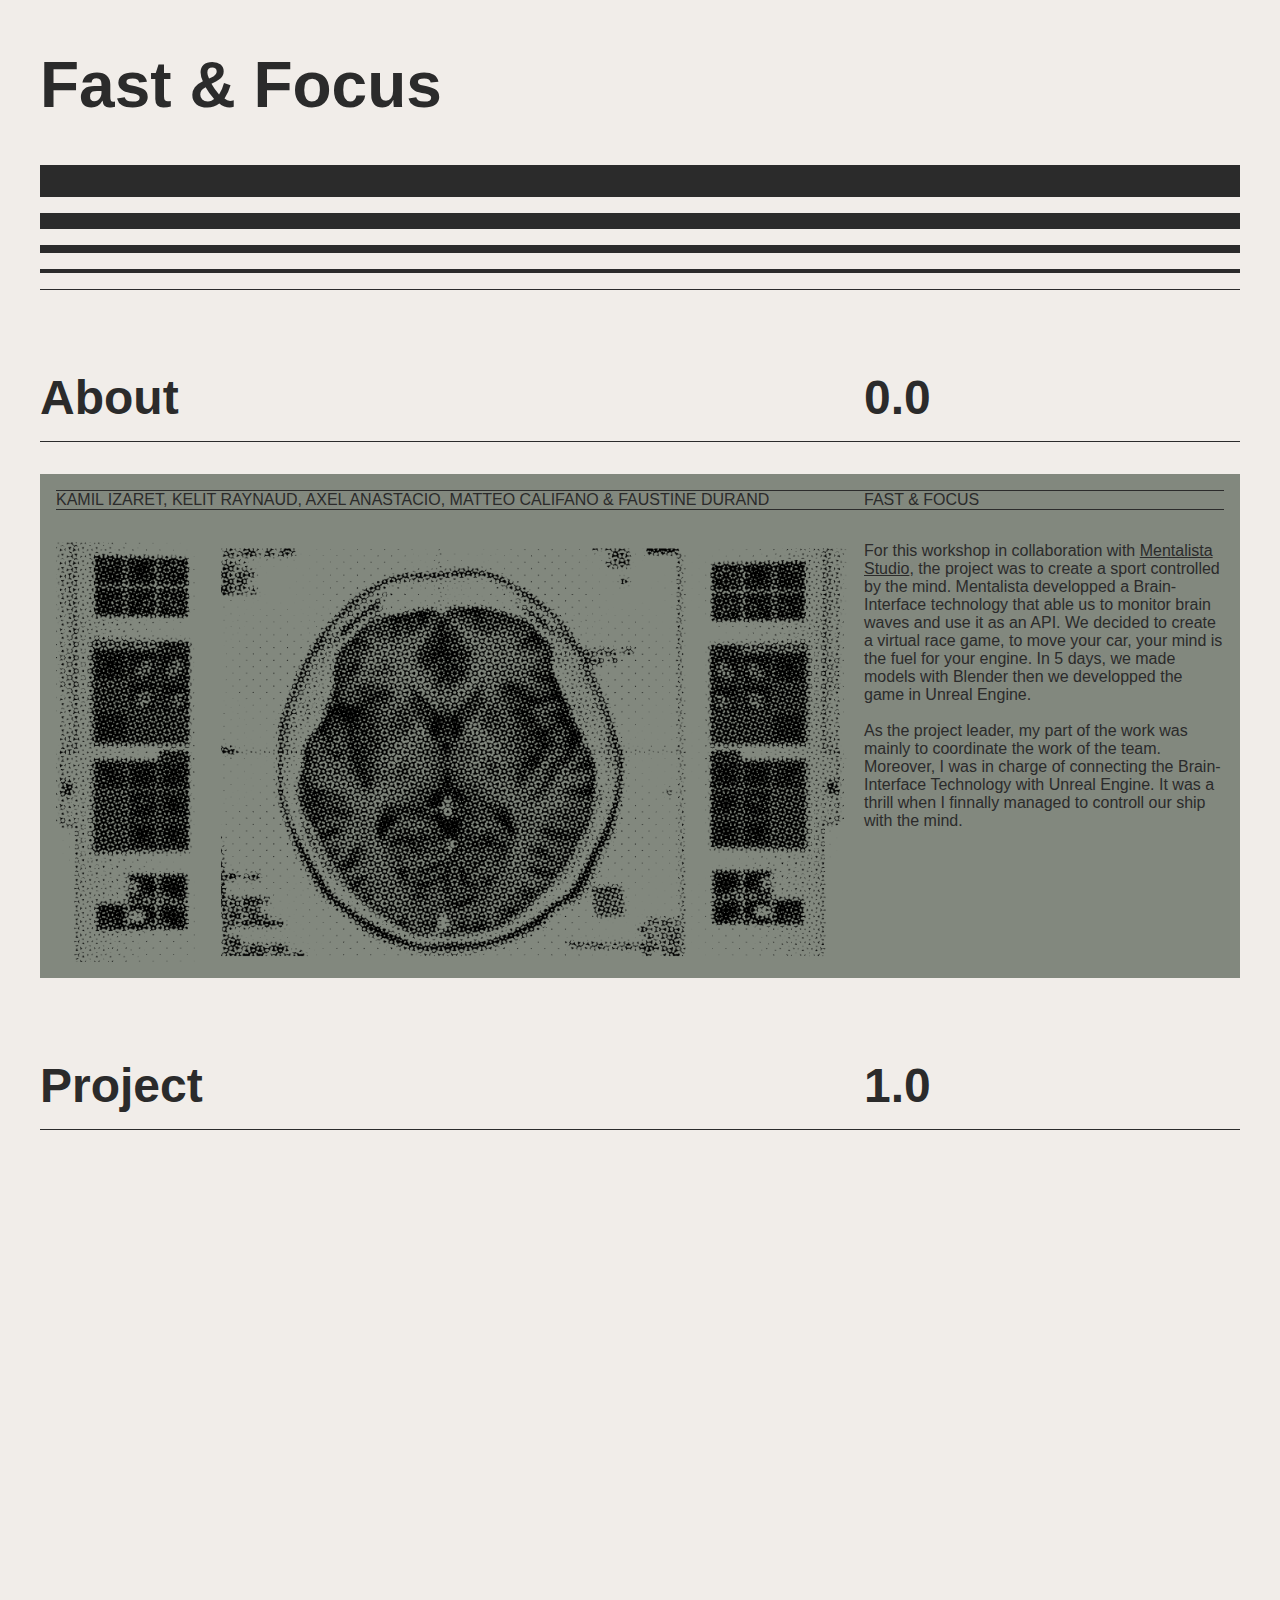
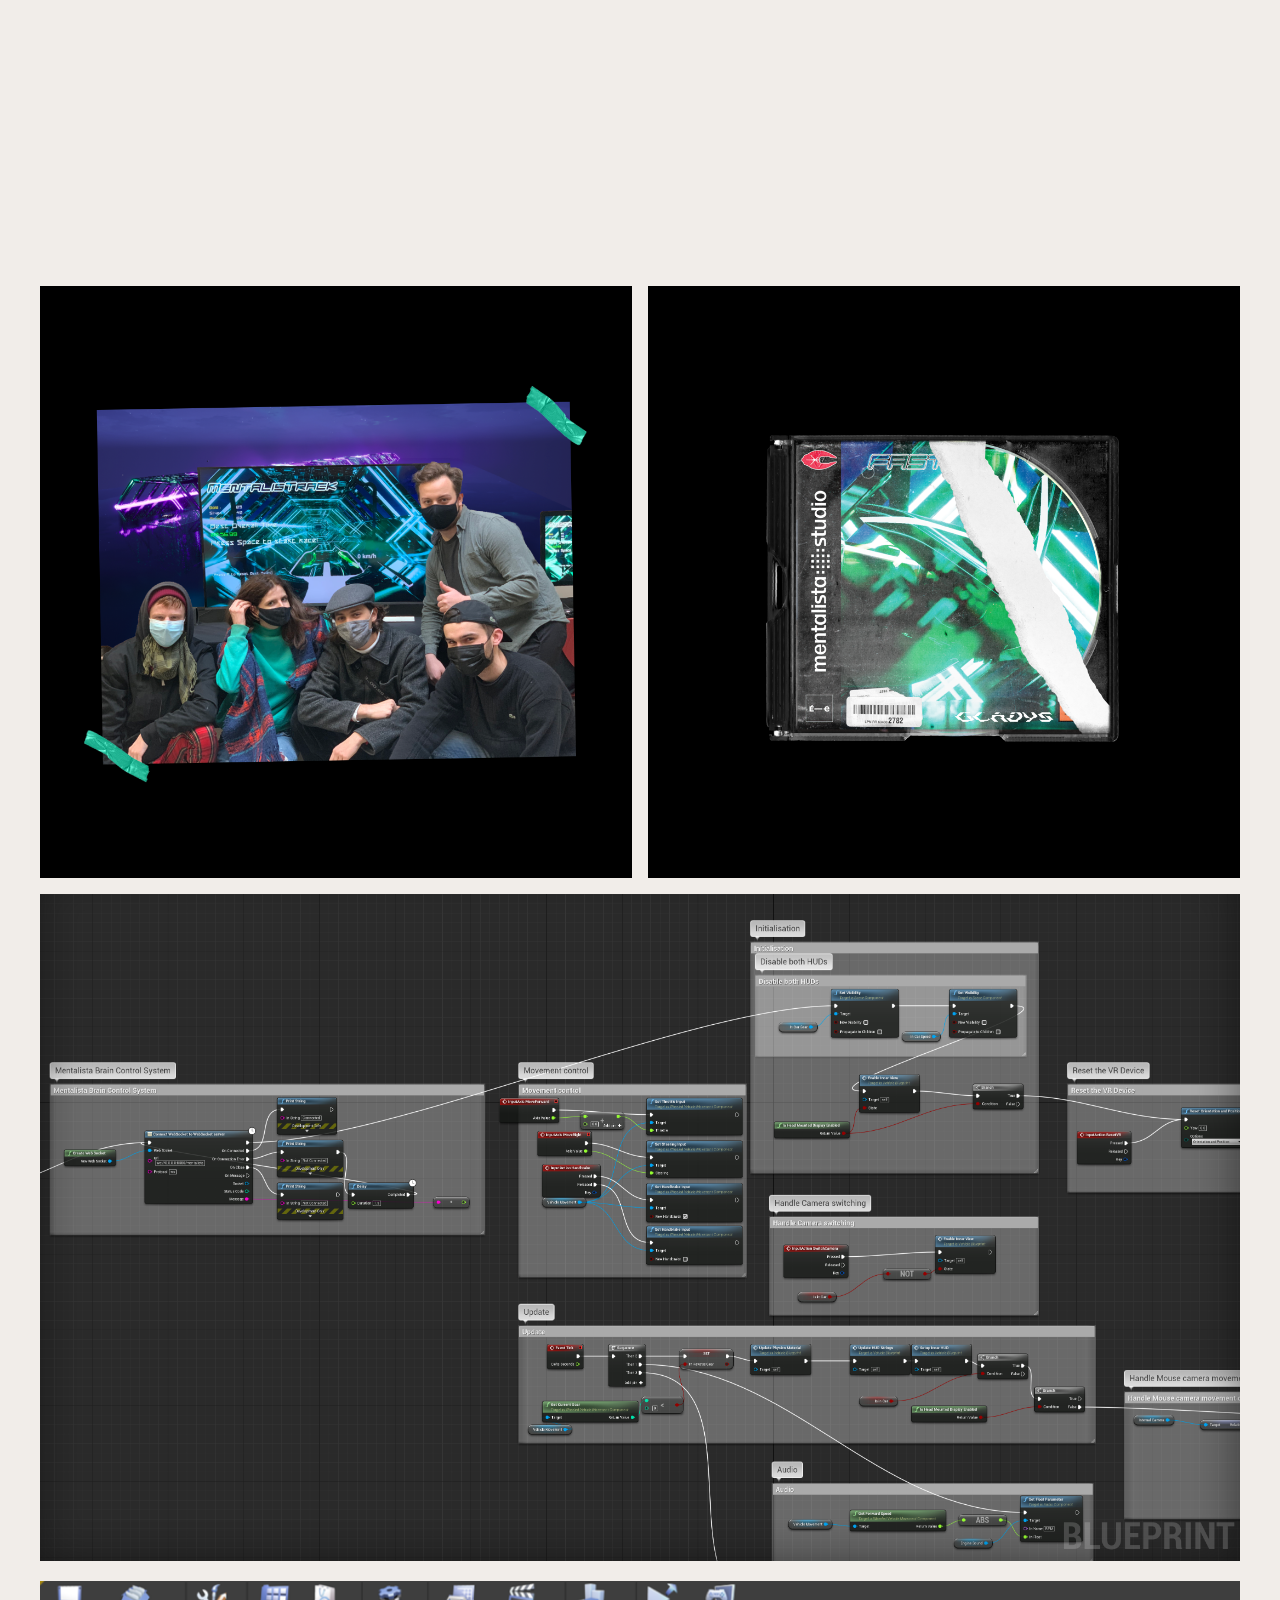
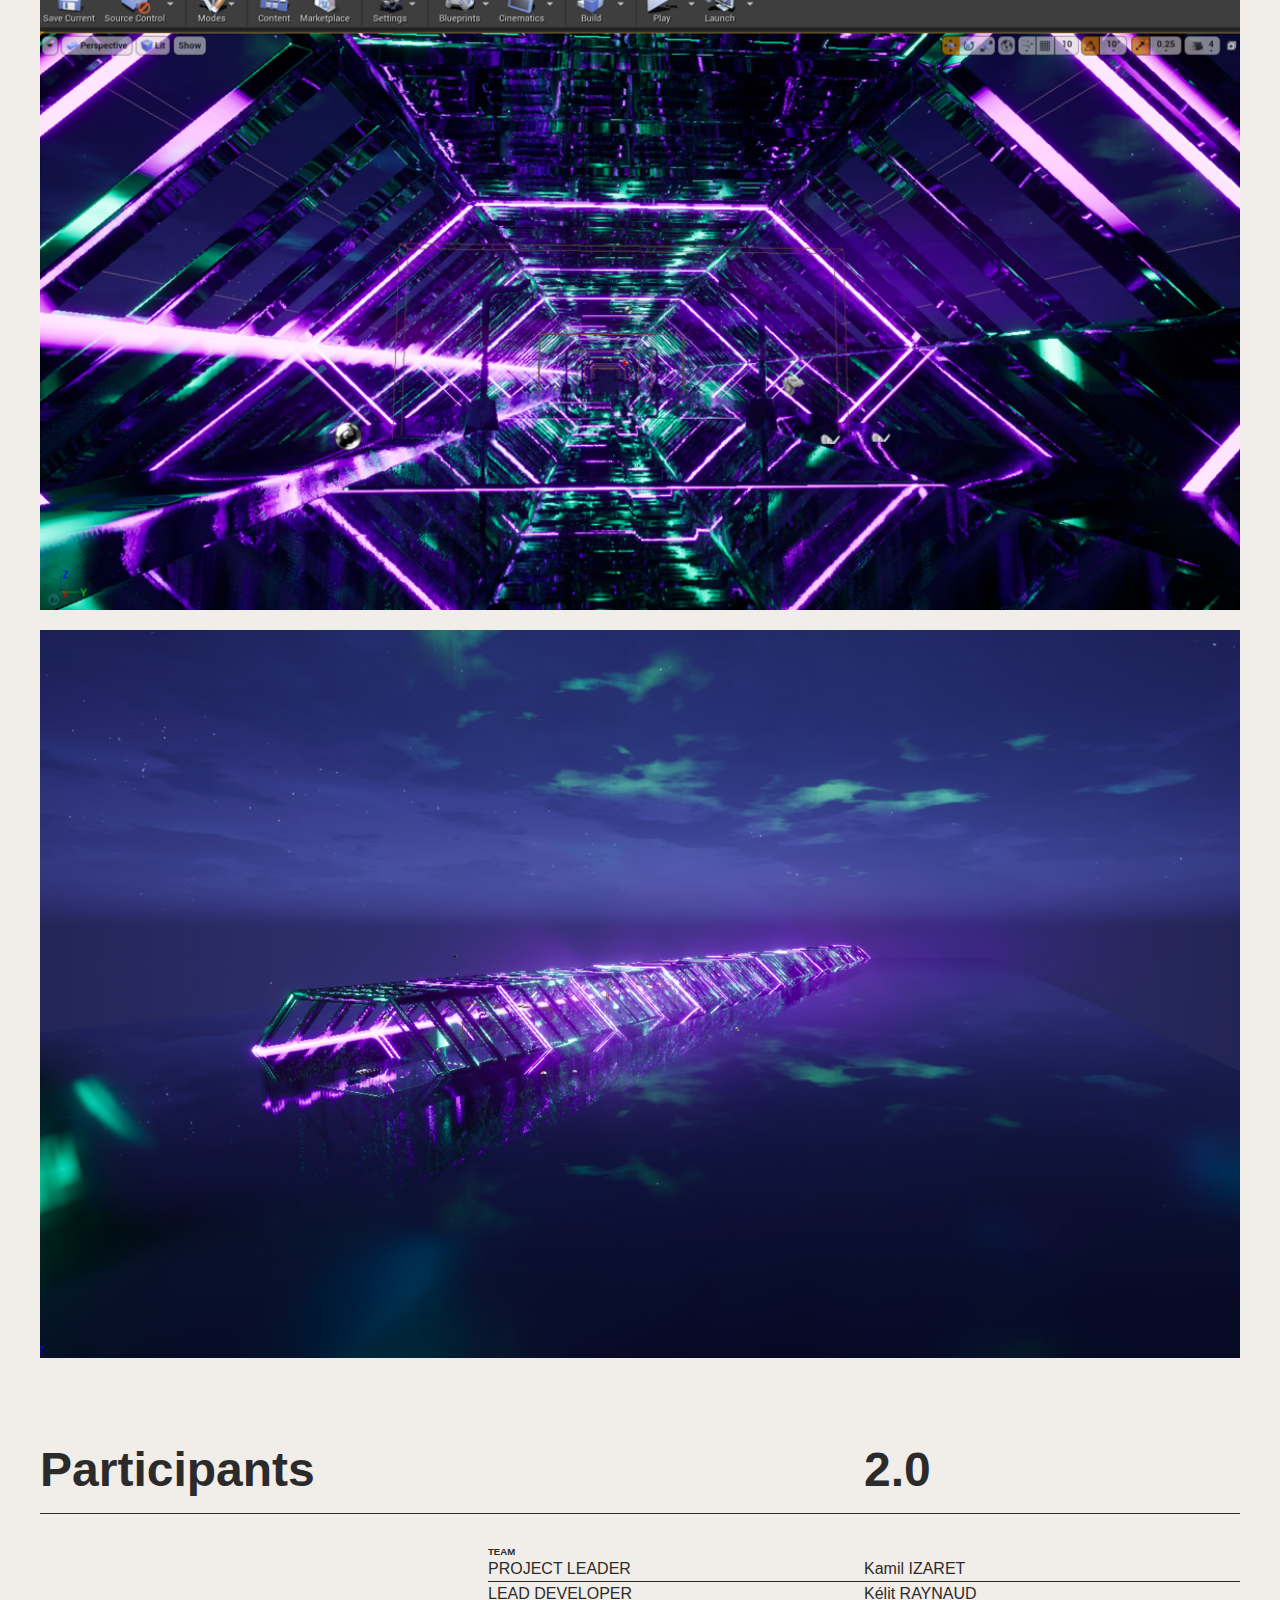
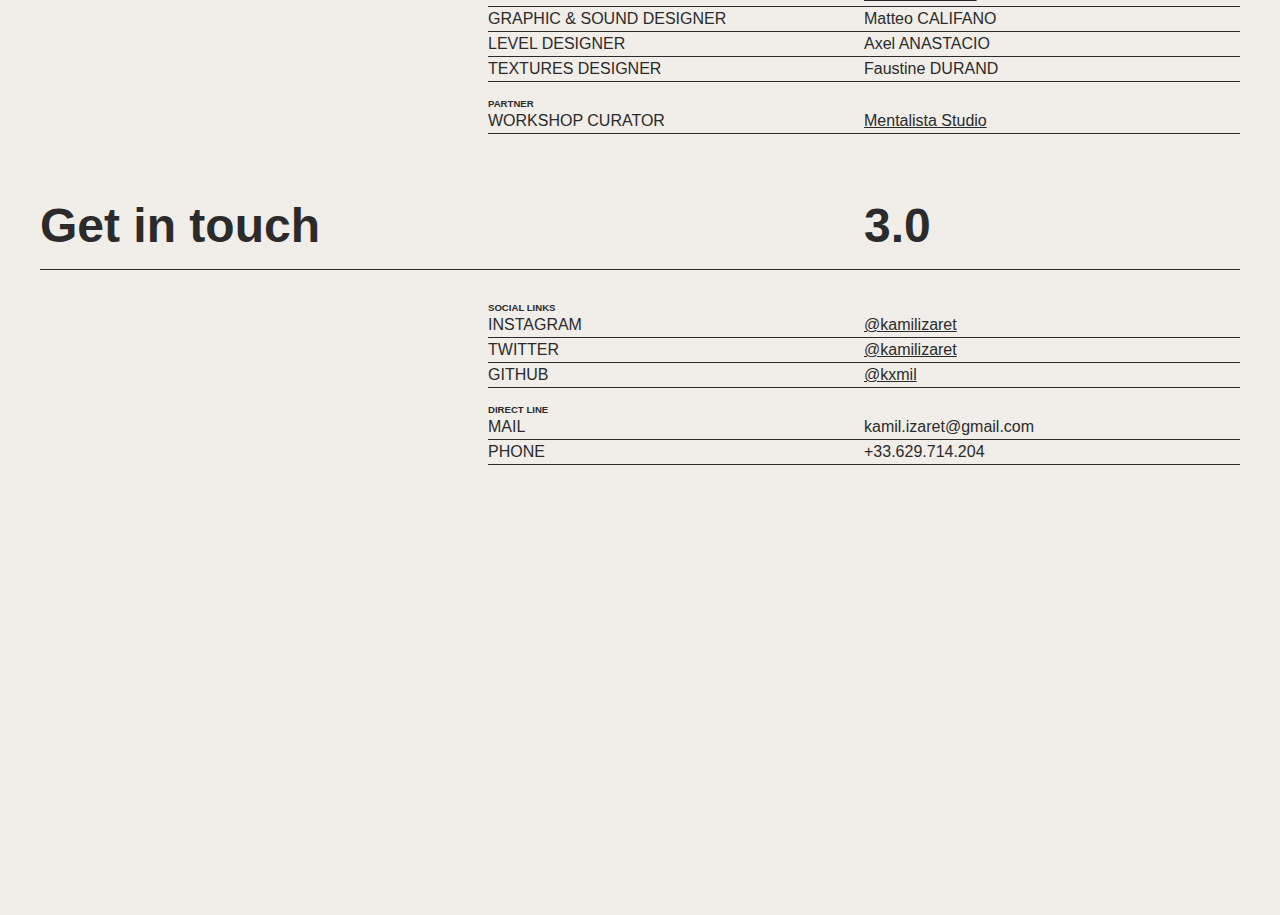
==== commit af3cf0e9: "links" ====
--- a/fast-and-focus/index.html
+++ b/fast-and-focus/index.html
@@ -88,15 +88,15 @@
         <h5>SOCIAL LINKS</h5>
         <div>
           <p>INSTAGRAM</p>
-          <p>@kamilizaret</p>
+          <p><a href="https://instagram.com/kamilizaret" target="_blank">@kamilizaret</a></p>
         </div>
         <div>
           <p>TWITTER</p>
-          <p>@kamilizaret</p>
+          <p><a href="https://twitter.com/kamilizaret" target="_blank">@kamilizaret</a></p>
         </div>
         <div>
           <p>GITHUB</p>
-          <p>@kxmil</p>
+          <p><a href="https://github.com/kxmil" target="_blank">@kxmil</a></p>
         </div>
         <h5>DIRECT LINE</h5>
         <div>
--- a/style.css
+++ b/style.css
@@ -215,4 +215,8 @@
 
 #mnl .project.chap, #mnl .project.chap img{
   height: 580px;
+}
+
+#lv55 .project.chap, #lv55 .project.chap img{
+  height: 575px;
 }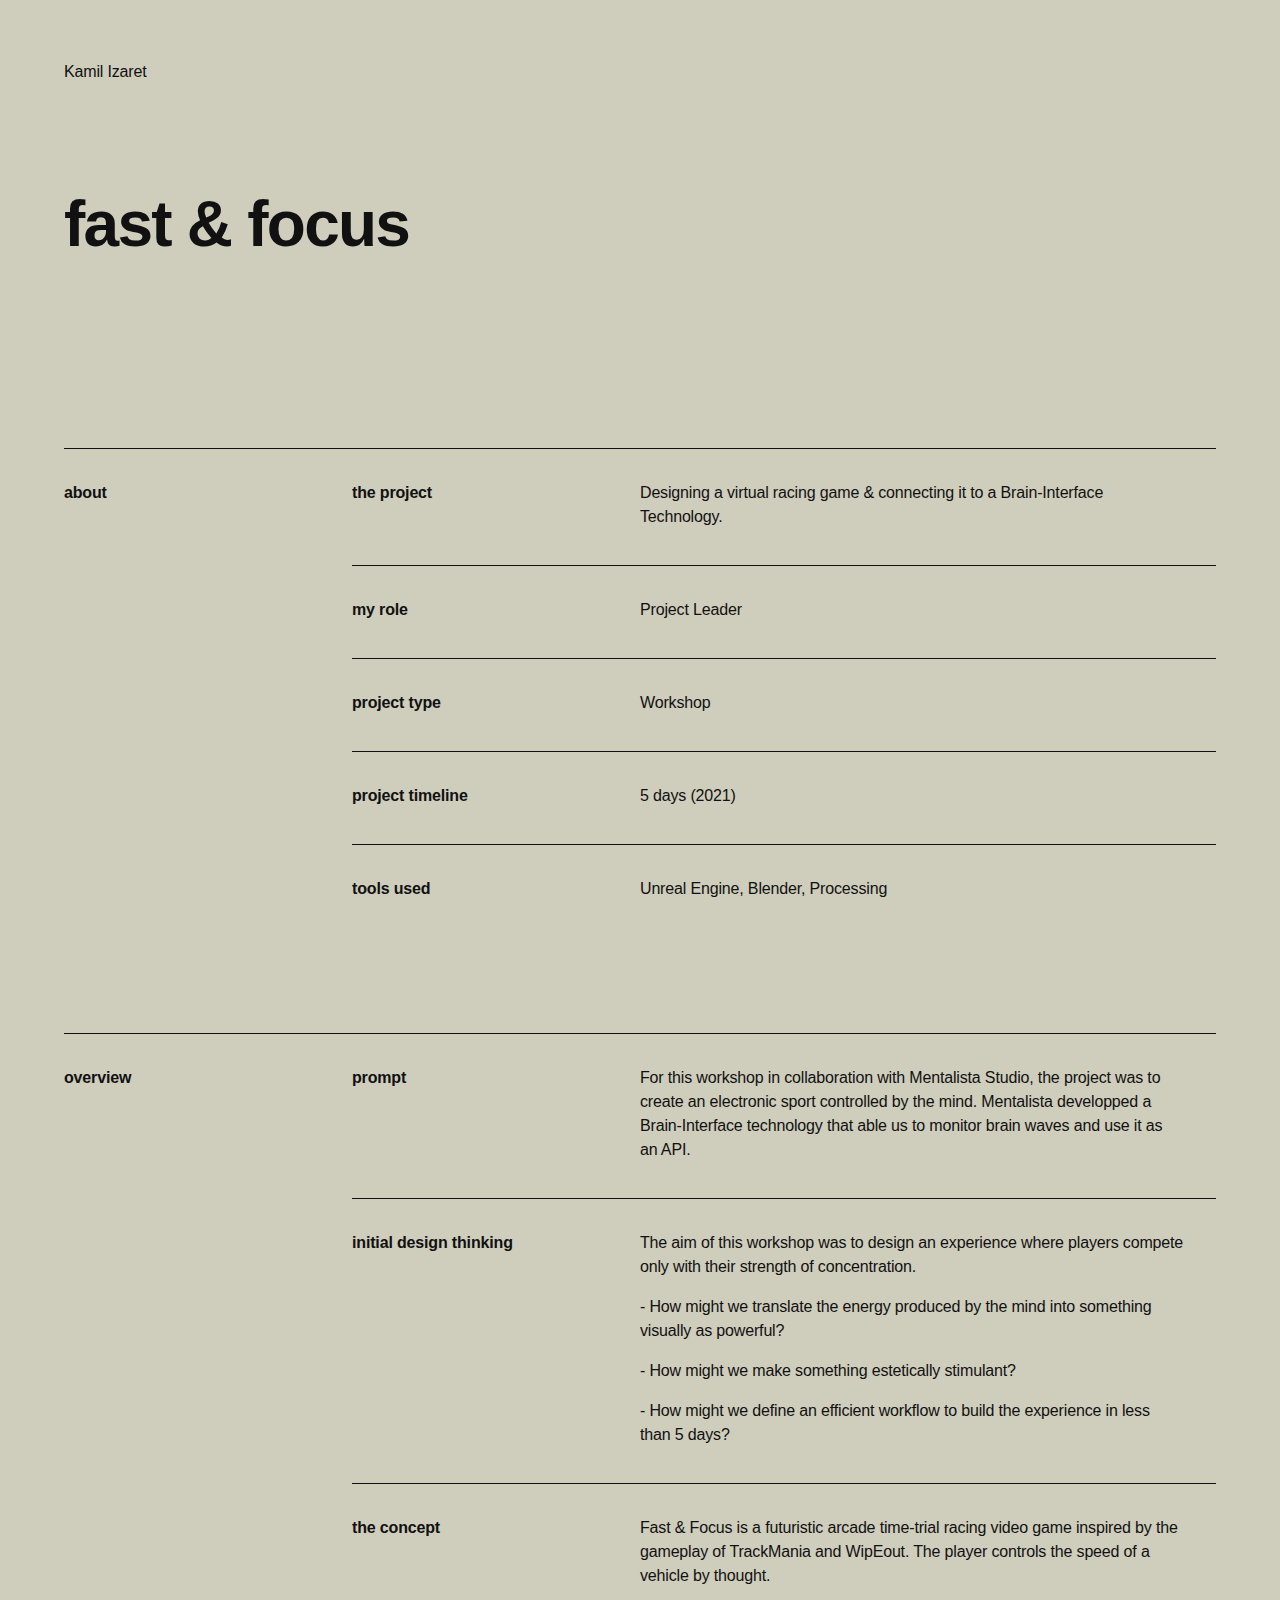
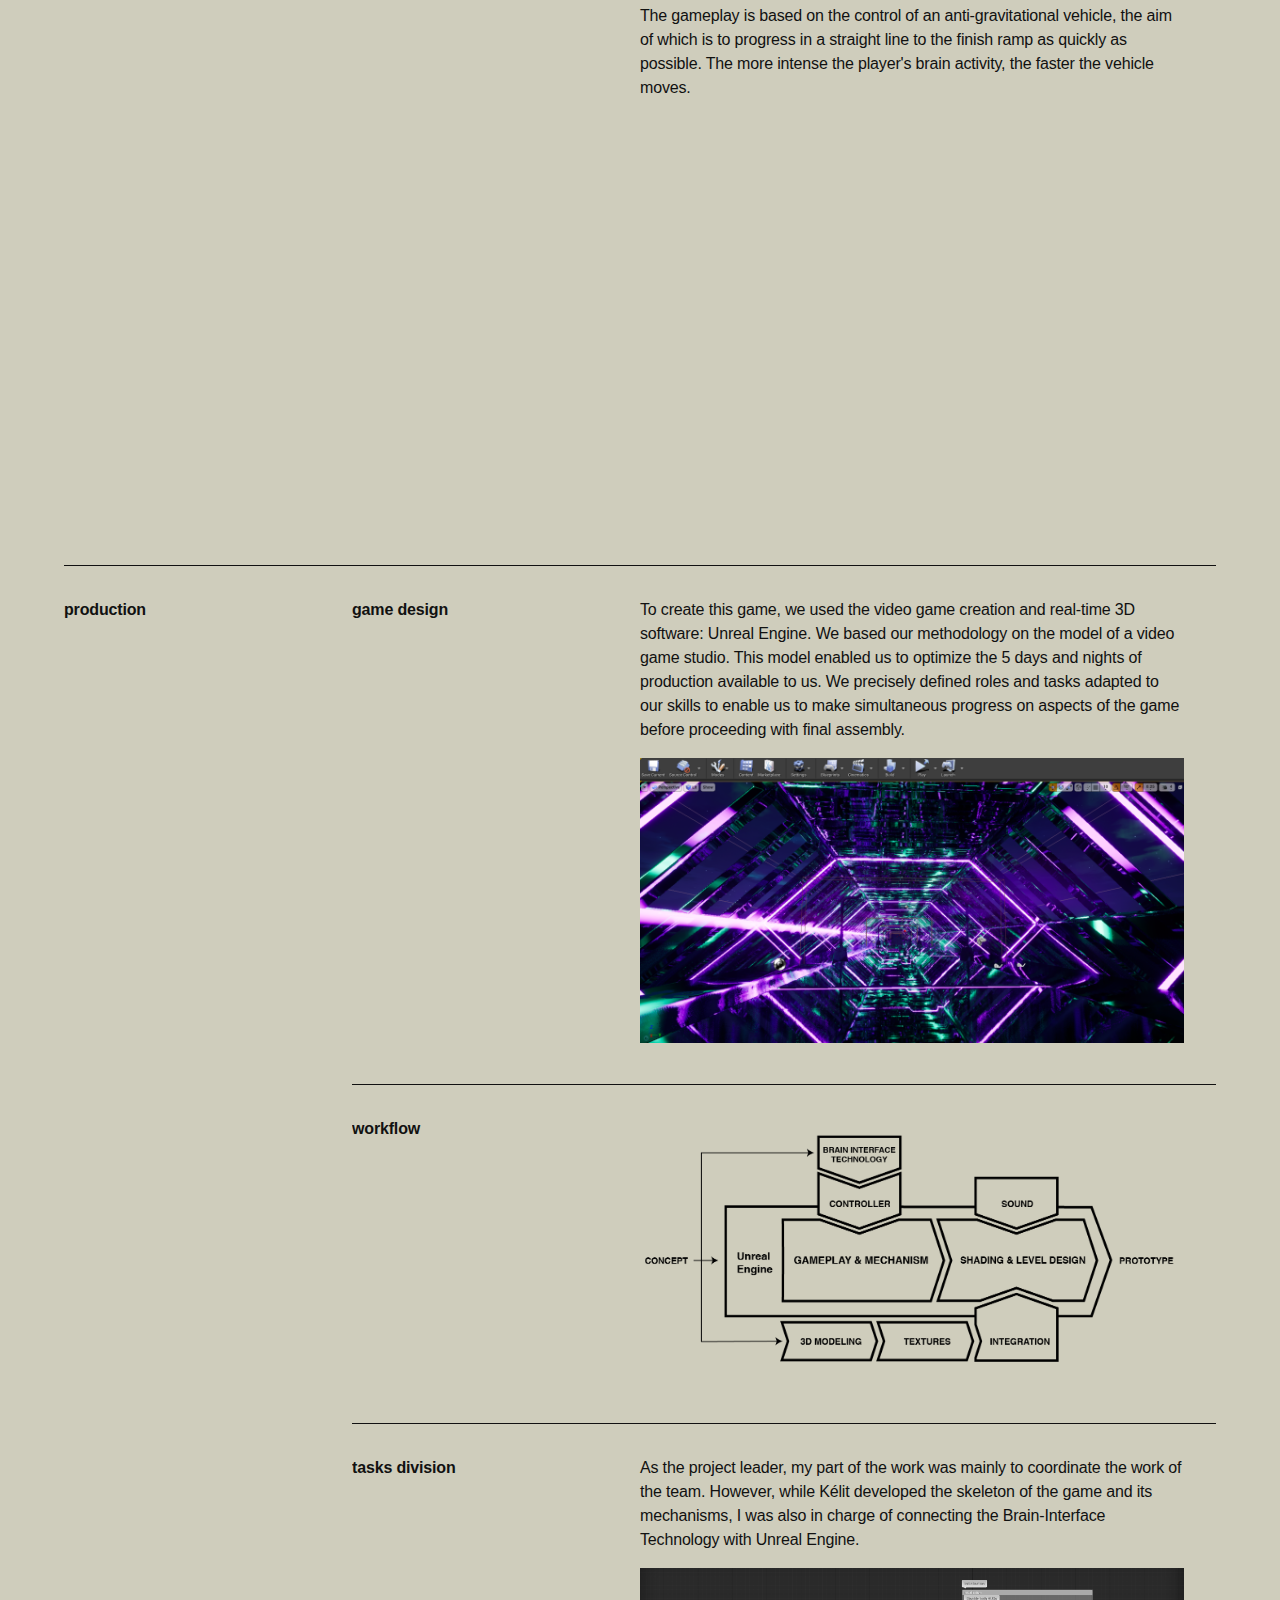
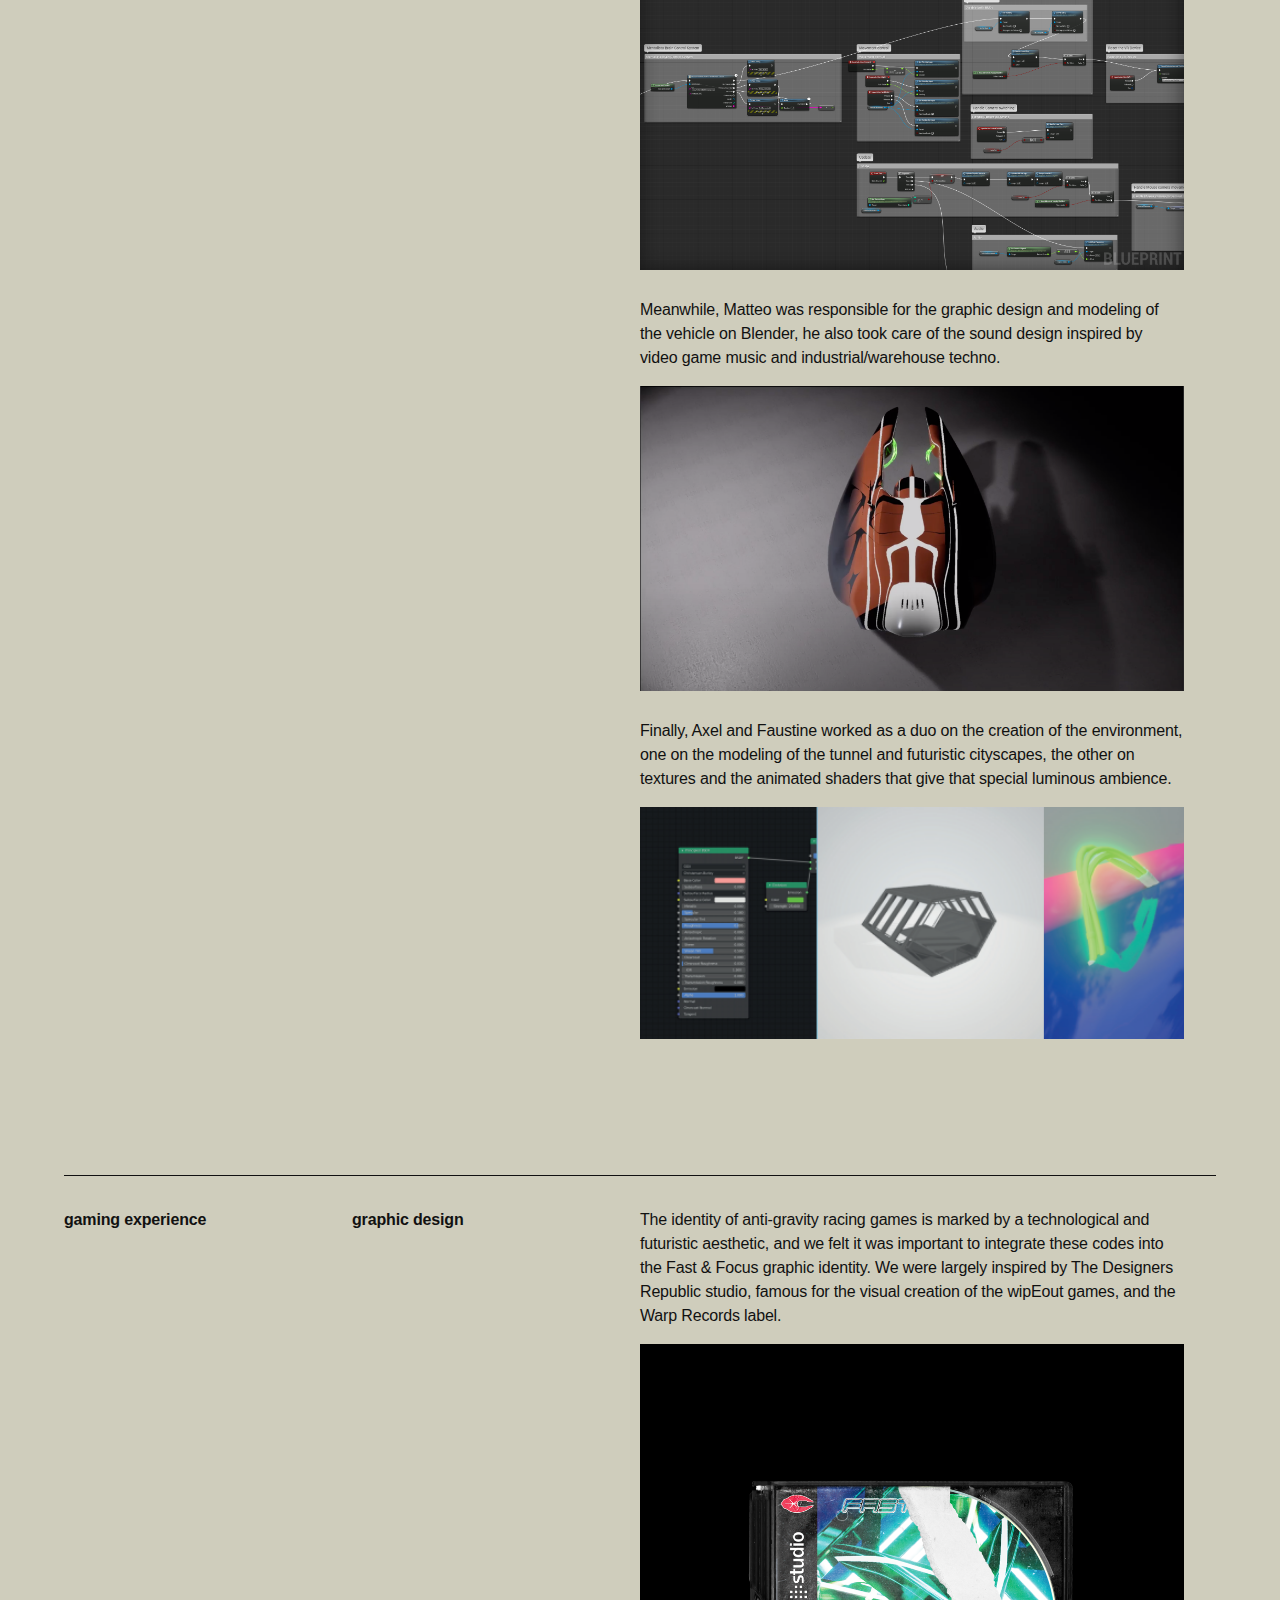
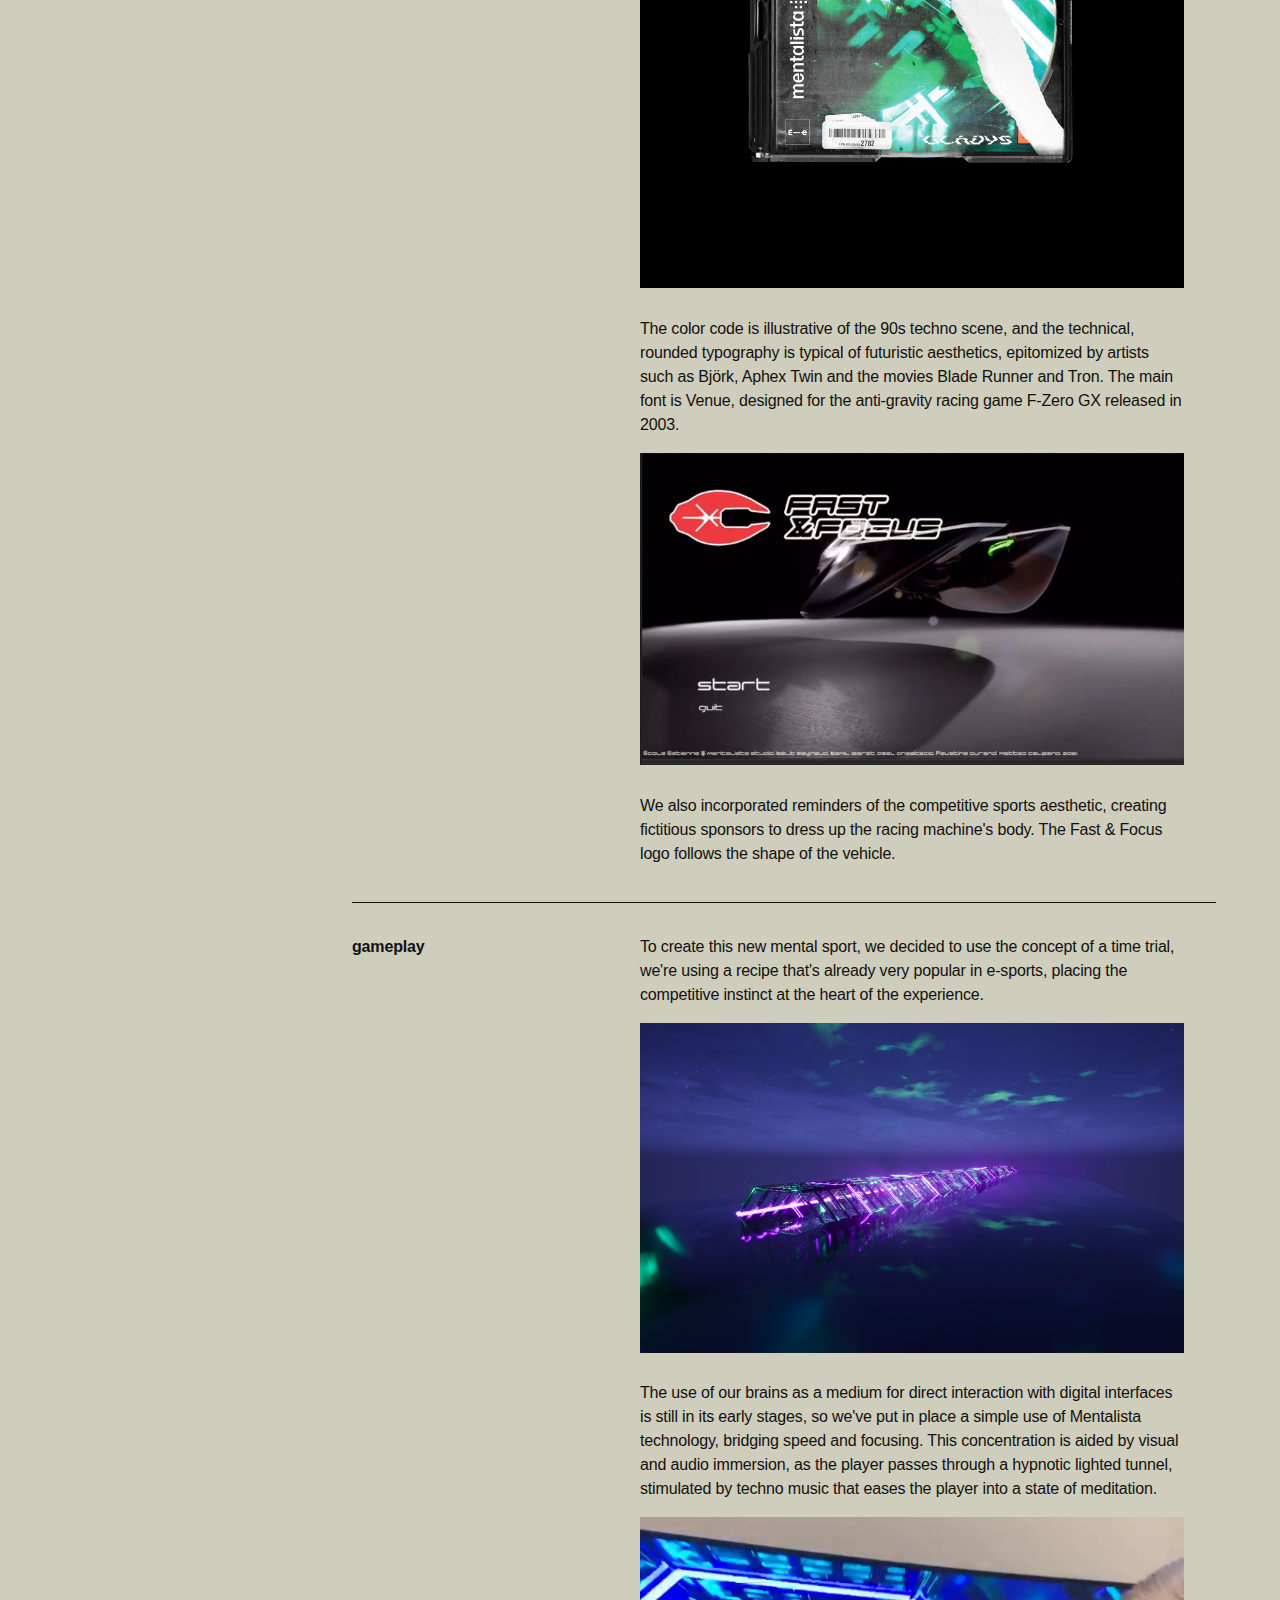
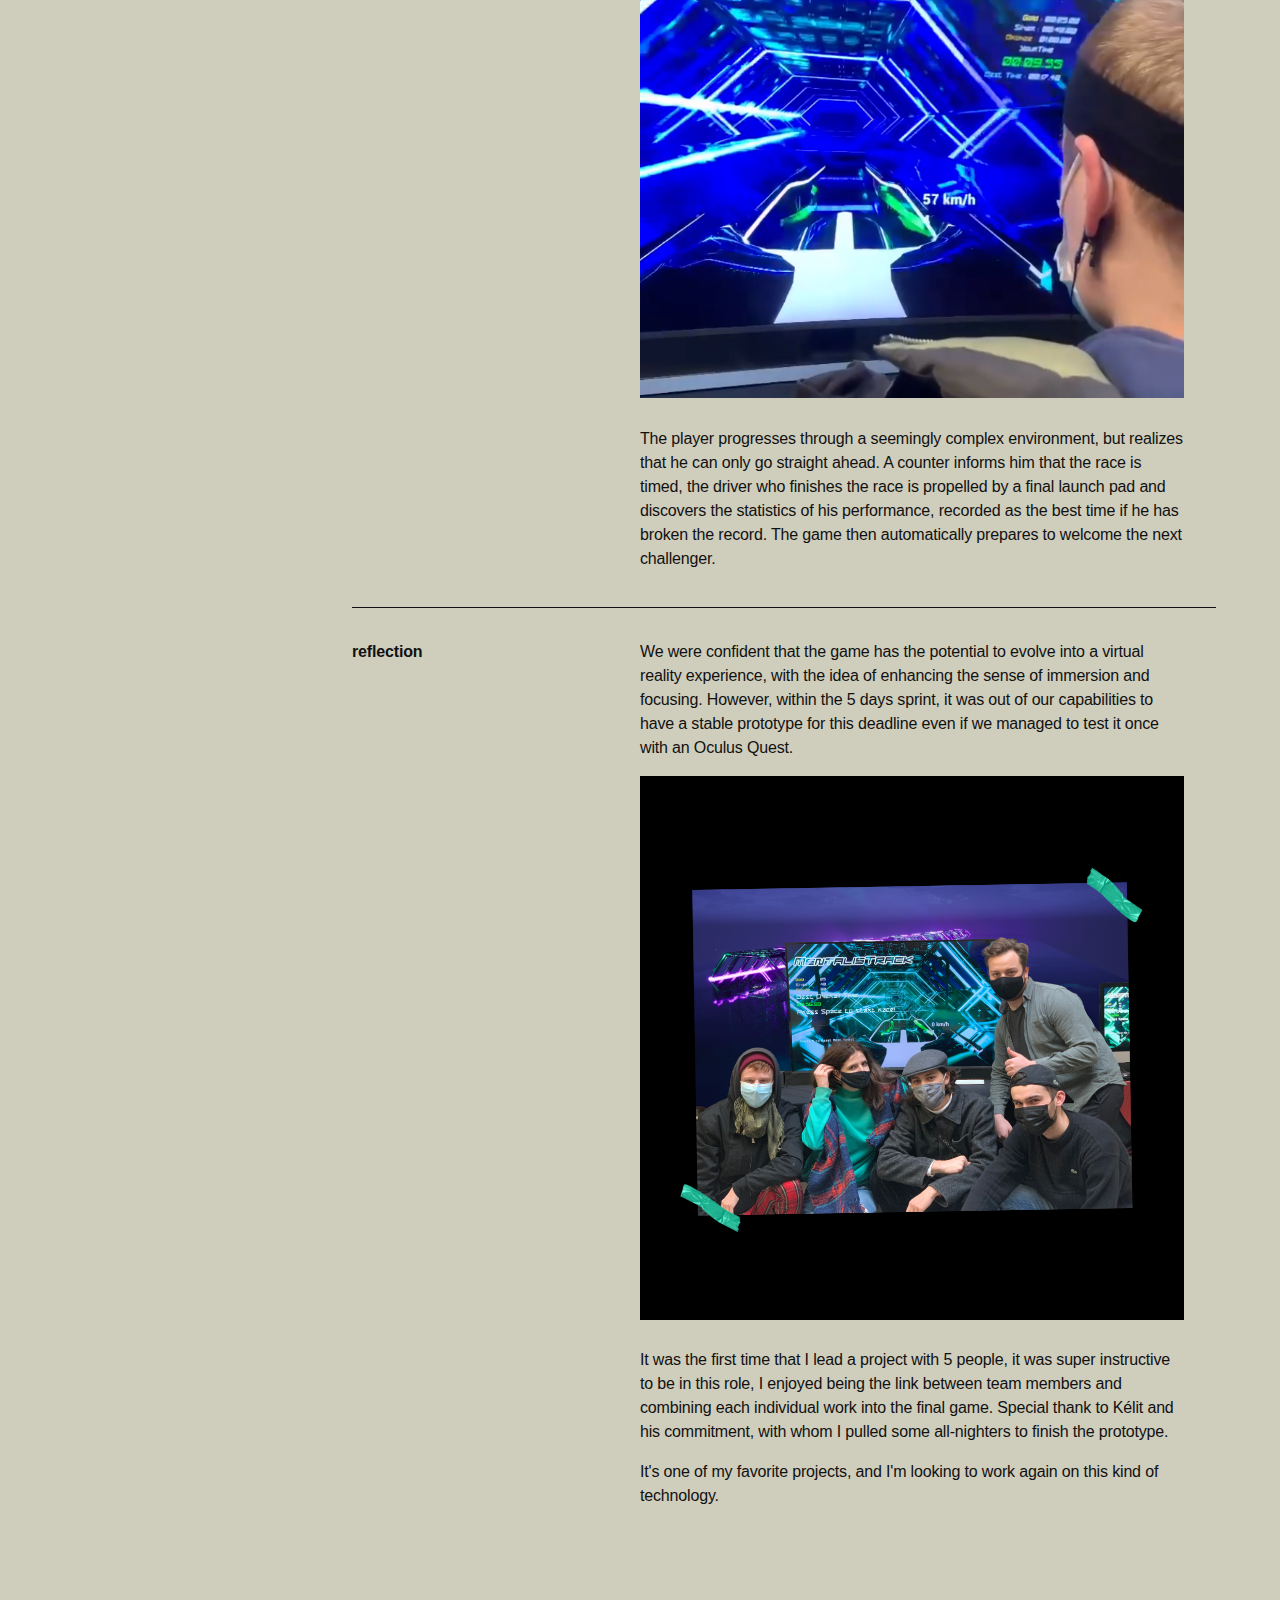
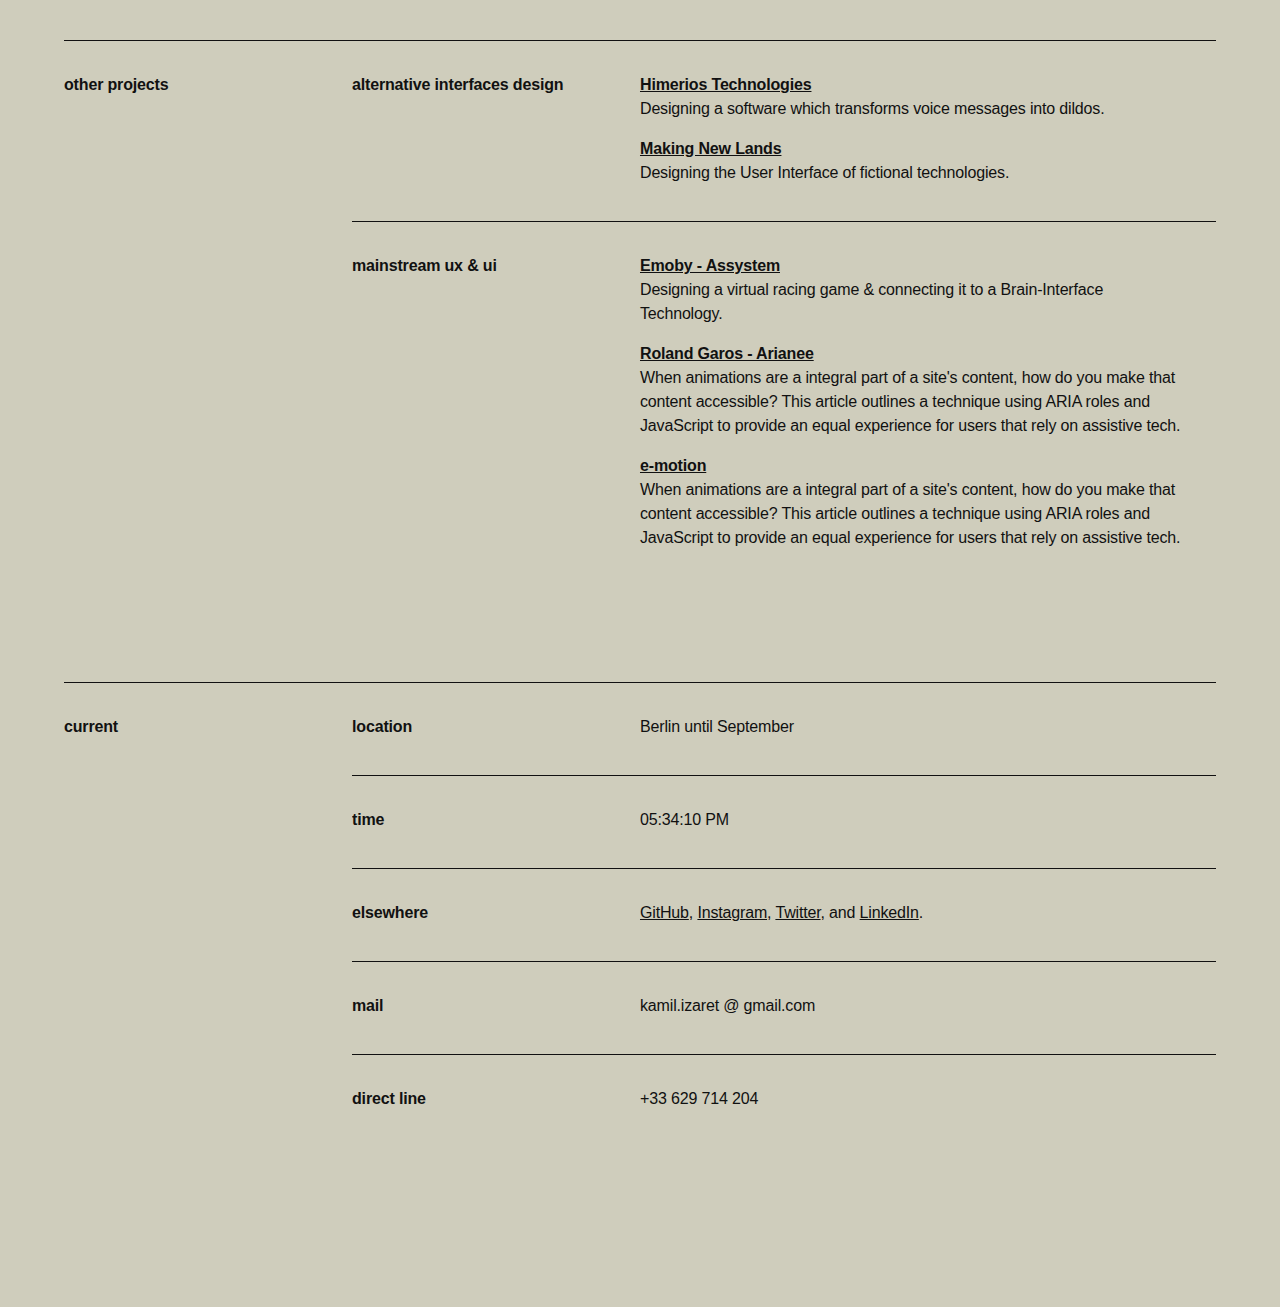
==== commit 4af279d4: "fast & focus update" ====
--- a/fast-and-focus/index.html
+++ b/fast-and-focus/index.html
@@ -1,113 +1,251 @@
+
 <!DOCTYPE html>
-<html>
-  <head>
-    <title>Kamil IZARET - Fast & Focus</title>
-    <meta charset="utf-8"/>
-    <link rel="stylesheet" href="../style.css" />
-  </head>
-  <body>
-    <header class="section">
-      <h1>Fast & Focus</h1>
-      <div class="la"></div>
-      <div class="lb"></div>
-      <div class="lc"></div>
-      <div class="ld"></div>
-      <div class="le"></div>
+<html lang="en-US">
+
+<head>
+  <meta charset="utf-8">
+  <title>Kamil IZARET</title>
+  <meta http-equiv="X-UA-Compatible" content="IE=edge">
+  <meta name="viewport" content="width=device-width, initial-scale=1.0">
+  <meta name="description" content="Sean is a UX designer, strategist, researcher, visual designer, front-end developer, and accessibility advocate with over ten years of experience.">
+  <meta property="og:type" content="website">
+  <meta property="og:title" content="Sean O'Shea: UX Designer and Strategist">
+  <meta property="og:description" content="Sean is a UX designer, strategist, researcher, visual designer, front-end developer, and accessibility advocate with over ten years of experience.">
+  <meta property="og:image" content="/og.png">
+  <meta property="og:image:alt" content="UX designer. Strategist. Researcher. Front-end developer. Accessibility advocate. Over ten years of experience.">
+  <meta name="twitter:card" content="summary_large_image">
+  <meta name="google-site-verification" content="BYBaV_vD0YF_QKquXZMkGooqlnshU-lAQzhA4WUsn0w">
+  <meta name="msvalidate.01" content="5D8D8CB34FC4756484ADA688AE2DA811">
+  <link rel="canonical" href="https://seanoshea.me/">
+  <link rel="icon" href="/favicon.svg" type="image/svg+xml">
+  <link rel="stylesheet" href="/style.css">
+  <script type="application/ld+json">{"@context":"http://www.schema.org","@type":"WebPage","@id":"https://seanoshea.me/#webpage","name":"Sean O'Shea: UX Designer and Strategist","description":"Sean is a UX designer, strategist, researcher, visual designer, front-end developer, and accessibility advocate with over ten years of experience.","url":"https://seanoshea.me/","mainEntity":{"@type":"Person","@id":"https://seanoshea.me/#person","name":"Sean O'Shea","givenName":"Sean","url":"https://seanoshea.me/","image":"https://www.savaslabs.com/sites/default/files/styles/550x550/public/2020-02/sean-oshea-square-outside-350by350-05efd5.jpg","description":"UX designer, strategist, front-end developer, and accessibility advocate","jobTitle":"UX Lead","worksFor":{"@type":"Organization","name":"Savas Labs","url":"https://savaslabs.com/"},"homeLocation":{"@type":"Place","keywords":["Eastern Standard Time","GMT-5"]},"knowsAbout":["UX design","Accessibility","Front-end development","UI design","Design Thinking","User research"],"mainEntityOfPage":"","sameAs":["https://www.savaslabs.com/team/sean-oshea","https://github.com/sposhe","https://codepen.io/os/","https://stackoverflow.com/users/5351721/","https://figma.com/@sposhe","https://www.linkedin.com/in/sposhea/"]},"accessibilityControl":["fullKeyboardControl","fullMouseControl","fullTouchControl"],"accessibilityFeature":["readingOrder","structuralNavigation","tableOfContents","alternativeContent","longDescription","highContrastDisplay"],"accessibilityHazard":"none"}</script>
+</head>
+
+<body>
+  <main>
+    <header class="home">
+      <h1><span class="name">Kamil Izaret</span> fast & focus</h1>
     </header>
-    <div class="section">
-      <div class="sectionHead">
-        <h2>About</h2>
-        <h2>0.0</h2>
-      </div>
-      <div class="projectHead bgGreen">
-        <p>KAMIL IZARET, KELIT RAYNAUD, AXEL ANASTACIO, MATTEO CALIFANO & FAUSTINE DURAND</p>
-        <p>FAST & FOCUS</p>
-      </div>
-      <div class="project bgGreen">
-        <div>
-          <img src="../img/mentalista.png" />
-          <p>For this workshop in collaboration with <a target="_blank" class="bgGreen" href="https://studio.mentalista.com/">Mentalista Studio</a>, the project was to create a sport controlled by the mind. Mentalista developped a Brain-Interface technology that able us to monitor brain waves and use it as an API. We decided to create a virtual race game, to move your car, your mind is the fuel for your engine. In 5 days, we made models with Blender then we developped the game in Unreal Engine.
-            <br><br>As the project leader, my part of the work was mainly to coordinate the work of the team. Moreover, I was in charge of connecting the Brain-Interface Technology with Unreal Engine. It was a thrill when I finnally managed to controll our ship with the mind.</p>
-        </div>
-      </div>
-   </div>
-    <div class="section">
-      <div class="sectionHead">
-        <h2>Project</h2>
-        <h2>1.0</h2>
-      </div>
-      <iframe src="https://player.vimeo.com/video/501842336?h=aa584ac75d"
-      width="1200" height="720" frameborder="0" allow="autoplay; fullscreen; picture-in-picture" allowfullscreen></iframe>
-      <div class="doubleFlex">
-        <img src="../img/ig1.png" />
-        <img src="../img/ig2.png" />
-      </div>
-      <img class="fullWidth" src="../img/ue1.png" />
-      <img class="fullWidth" src="../img/ue2.png" />
-      <img class="fullWidth" src="../img/map.png" />
-    </div>
-    <div class="section">
-      <div class="sectionHead">
-        <h2>Participants</h2>
-        <h2>2.0</h2>
-      </div>
-      <div class="table">
-        <h5>TEAM</h5>
-        <div>
-          <p>PROJECT LEADER</p>
-          <p>Kamil IZARET</p>
-        </div>
-        <div>
-          <p>LEAD DEVELOPER</p>
-          <p><a href="https://kelitraynaud.com/" target="_blank">Kélit RAYNAUD</a></p>
-        </div>
-        <div>
-          <p>GRAPHIC & SOUND DESIGNER</p>
-          <p>Matteo CALIFANO</p>
-        </div>
-        <div>
-          <p>LEVEL DESIGNER</p>
-          <p>Axel ANASTACIO</p>
-        </div>
-        <div>
-          <p>TEXTURES DESIGNER</p>
-          <p>Faustine DURAND</p>
-        </div>
-        <h5>PARTNER</h5>
-        <div>
-          <p>WORKSHOP CURATOR</p>
-          <p><a target="_blank" href="https://studio.mentalista.com">Mentalista Studio</a></p>
-        </div>
-    </div>
-    <div class="section contact">
-      <div class="sectionHead">
-        <h2>Get in touch</h2>
-        <h2>3.0</h2>
-      </div>
-      <div class="table">
-        <h5>SOCIAL LINKS</h5>
-        <div>
-          <p>INSTAGRAM</p>
-          <p><a href="https://instagram.com/kamilizaret" target="_blank">@kamilizaret</a></p>
-        </div>
-        <div>
-          <p>TWITTER</p>
-          <p><a href="https://twitter.com/kamilizaret" target="_blank">@kamilizaret</a></p>
-        </div>
-        <div>
-          <p>GITHUB</p>
-          <p><a href="https://github.com/kxmil" target="_blank">@kxmil</a></p>
-        </div>
-        <h5>DIRECT LINE</h5>
-        <div>
-          <p>MAIL</p>
-          <p>kamil.izaret@gmail.com</p>
-        </div>
-        <div>
-          <p>PHONE</p>
-          <p>+33.629.714.204</p>
-        </div>
-      </div>
-    </div>
-  </body>
+    <section class="section text">
+      <h2>About</h2>
+      <div class="section-content">
+        <section class="subsection">
+          <h3>the project</h3>
+          <div class="subsection-content">
+            <p>Designing a virtual racing game & connecting it to a Brain-Interface Technology.</p>
+          </div>
+        </section>
+        <section class="subsection">
+          <h3>my role</h3>
+          <div class="subsection-content">
+            <p>Project Leader</p>
+          </div>
+        </section>
+        <section class="subsection">
+          <h3>Project type</h3>
+          <div class="subsection-content">
+            <p>Workshop</p>
+          </div>
+        </section>
+        <section class="subsection">
+          <h3>project timeline</h3>
+          <div class="subsection-content">
+            <p>5 days (2021)</p>
+          </div>
+        </section>
+        <section class="subsection">
+          <h3>tools used</h3>
+          <div class="subsection-content">
+            <p>Unreal Engine, Blender, Processing</p>
+          </div>
+        </section>
+      </div>
+    </section>
+    <section class="section text">
+      <h2>overview</h2>
+      <div class="section-content">
+        <section class="subsection">
+          <h3>prompt</h3>
+          <div class="subsection-content">
+            <p>For this workshop in collaboration with Mentalista Studio, the project was to create an electronic sport controlled by the mind. Mentalista developped a Brain-Interface technology that able us to monitor brain waves and use it as an API. </p>
+          </div>
+        </section>
+        <section class="subsection">
+          <h3>Initial Design Thinking</h3>
+          <div class="subsection-content">
+            <p>The aim of this workshop was to design an experience where players compete only with their strength of concentration.</p>
+            <p>- How might we translate the energy produced by the mind into something visually as powerful?</p>
+            <p>- How might we make something estetically stimulant?</p>
+            <p>- How might we define an efficient workflow to build the experience in less than 5 days?</p>
+          </div>
+        </section>
+        <section class="subsection">
+          <h3>The concept</h3>
+          <div class="subsection-content">
+            <p>Fast & Focus is a futuristic arcade time-trial racing video game inspired by the gameplay of TrackMania and WipEout. The player controls the speed of a vehicle by thought.</p>
+            <p>The gameplay is based on the control of an anti-gravitational vehicle, the aim of which is to progress in a straight line to the finish ramp as quickly as possible. The more intense the player's brain activity, the faster the vehicle moves.</p>
+            <p><iframe src="https://player.vimeo.com/video/501842336?h=aa584ac75d" height="310px" frameborder="0" allow="autoplay; fullscreen; picture-in-picture" allowfullscreen=""></iframe></p>
+          </div>
+        </section>
+      </div>
+    </section><section class="section text">
+      <h2>production</h2>
+      <div class="section-content">
+        <section class="subsection">
+          <h3>game design</h3>
+          <div class="subsection-content">
+            <p>To create this game, we used the video game creation and real-time 3D software: Unreal Engine. We based our methodology on the model of a video game studio. This model enabled us to optimize the 5 days and nights of production available to us. We precisely defined roles and tasks adapted to our skills to enable us to make simultaneous progress on aspects of the game before proceeding with final assembly. </p>
+            <img src="/img/ue2.png" />
+          </div>
+        </section>
+        <section class="subsection">
+          <h3>workflow</h3>
+          <div class="subsection-content">
+            <img src="/img/ff-schema.png" />
+          </div>
+        </section>
+        <section class="subsection">
+          <h3>tasks division</h3>
+          <div class="subsection-content">
+            <p>As the project leader, my part of the work was mainly to coordinate the work of the team. However, while Kélit developed the skeleton of the game and its mechanisms, I was also in charge of connecting the Brain-Interface Technology with Unreal Engine.</p>
+            <img src="/img/ue1.png" />
+            <p><br>Meanwhile, Matteo was responsible for the graphic design and modeling of the vehicle on Blender, he also took care of the sound design inspired by video game music and industrial/warehouse techno.</p>
+            <img src="/img/vehicle.png" />
+            <p><br>Finally, Axel and Faustine worked as a duo on the creation of the environment, one on the modeling of the tunnel and futuristic cityscapes, the other on textures and the animated shaders that give that special luminous ambience.</p>
+            <img src="/img/model.png" />
+          </div>
+        </section>
+      </div>
+    </section>
+    <section class="section text">
+      <h2>gaming experience</h2>
+      <div class="section-content">
+        <section class="subsection">
+          <h3>graphic design</h3>
+          <div class="subsection-content">
+            <p>The identity of anti-gravity racing games is marked by a technological and futuristic aesthetic, and we felt it was important to integrate these codes into the Fast & Focus graphic identity. We were largely inspired by The Designers Republic studio, famous for the visual creation of the wipEout games, and the Warp Records label.</p>
+            <img src="/img/ig2.png" />
+            <p><br>The color code is illustrative of the 90s techno scene, and the technical, rounded typography is typical of futuristic aesthetics, epitomized by artists such as Björk, Aphex Twin and the movies Blade Runner and Tron. The main font is Venue, designed for the anti-gravity racing game F-Zero GX released in 2003.</p>
+            <img src="/img/menu.png" />
+            <p><br>We also incorporated reminders of the competitive sports aesthetic, creating fictitious sponsors to dress up the racing machine's body. The Fast & Focus logo follows the shape of the vehicle.</p>
+          </div>
+        </section>
+        <section class="subsection">
+          <h3>gameplay</h3>
+          <div class="subsection-content">
+            <p>To create this new mental sport, we decided to use the concept of a time trial, we're using a recipe that's already very popular in e-sports, placing the competitive instinct at the heart of the experience.</p>
+            <img src="/img/map.png" />
+            <p><br>The use of our brains as a medium for direct interaction with digital interfaces is still in its early stages, so we've put in place a simple use of Mentalista technology, bridging speed and focusing. This concentration is aided by visual and audio immersion, as the player passes through a hypnotic lighted tunnel, stimulated by techno music that eases the player into a state of meditation.</p>
+            <img src="/img/test.png" />
+            <p><br>The player progresses through a seemingly complex environment, but realizes that he can only go straight ahead. A counter informs him that the race is timed, the driver who finishes the race is propelled by a final launch pad and discovers the statistics of his performance, recorded as the best time if he has broken the record. The game then automatically prepares to welcome the next challenger.</p>
+          </div>
+        </section>
+        <section class="subsection">
+          <h3>reflection</h3>
+          <div class="subsection-content">
+            <p>We were confident that the game has the potential to evolve into a virtual reality experience, with the idea of enhancing the sense of immersion and focusing. However, within the 5 days sprint, it was out of our capabilities to have a stable prototype for this deadline even if we managed to test it once with an Oculus Quest.</p>
+            <img src="/img/ig1.png" />
+            <p><br>It was the first time that I lead a project with 5 people, it was super instructive to be in this role, I enjoyed being the link between team members and combining each individual work into the final game. Special thank to Kélit and his commitment, with whom I pulled some all-nighters to finish the prototype.</p>
+            <p>It's one of my favorite projects, and I'm looking to work again on this kind of technology.</p>
+          </div>
+        </section>
+      </div>
+    </section>
+
+    <section class="section cards">
+      <h2>other projects</h2>
+      <div class="section-content">
+        <section class="subsection">
+          <h3>Alternative Interfaces Design</h3>
+          <div class="subsection-content">
+            <dl>
+              <div class="card">
+                <dt><a href="" rel="external">Himerios Technologies</a></dt>
+                <dd>Designing a software which transforms voice messages into dildos.</dd>
+              </div>
+              <div class="card">
+                <dt><a href="" rel="external">Making New Lands</a></dt>
+                <dd>Designing the User Interface of fictional technologies.</dd>
+              </div>
+            </dl>
+          </div>
+        </section>
+        <section class="subsection">
+          <h3>Mainstream UX & UI</h3>
+          <div class="subsection-content">
+            <dl>
+              <div class="card">
+                <dt><a href="" rel="external">Emoby - Assystem</a></dt>
+                <dd>Designing a virtual racing game & connecting it to a Brain-Interface Technology.</dd>
+              </div>
+              <div class="card">
+                <dt><a href="" rel="external">Roland Garos - Arianee</a></dt>
+                <dd>When animations are a integral part of a site's content, how do you make that content accessible? This article outlines a technique using ARIA roles and JavaScript to provide an equal experience for users that rely on assistive tech.</dd>
+              </div>
+              <div class="card">
+                <dt><a href="" rel="external">e-motion</a></dt>
+                <dd>When animations are a integral part of a site's content, how do you make that content accessible? This article outlines a technique using ARIA roles and JavaScript to provide an equal experience for users that rely on assistive tech.</dd>
+              </div>
+            </dl>
+          </div>
+        </section>
+      </div>
+    </section>
+    <section class="section text">
+      <h2>Current</h2>
+      <div class="section-content">
+        <section class="subsection">
+          <h3>location</h3>
+          <div class="subsection-content">
+            <p>Berlin until September</p>
+          </div>
+        </section>
+        <section class="subsection">
+          <h3>Time</h3>
+          <div class="subsection-content">
+            <p id="time"></p>
+          </div>
+        </section>
+        <section class="subsection">
+          <h3>Elsewhere</h3>
+          <div class="subsection-content">
+            <p><a href="https://github.com/kxmil" rel="external noreferrer">GitHub</a>, <a href="https://www.instagram.com/kamilizaret" rel="external noreferrer">Instagram</a>, <a href="https://www.twitter.com/kamilizaret" rel="external noreferrer">Twitter</a>, and <a href="https://www.linkedin.com/in/sposhea/" rel="external noreferrer">LinkedIn</a>.</p>
+          </div>
+        </section>
+        <section class="subsection">
+          <h3>mail</h3>
+          <div class="subsection-content">
+            <p>kamil.izaret @ gmail.com</p>
+          </div>
+        </section>
+        <section class="subsection">
+          <h3>direct line</h3>
+          <div class="subsection-content">
+            <p>+33 629 714 204</p>
+          </div>
+        </section>
+      </div>
+    </section>
+  </main>
+  <script>
+    function updateTime() {
+        const options = {
+            hour: '2-digit',
+            minute: '2-digit',
+            second: '2-digit',
+            timeZone: 'Europe/Berlin'
+        };
+        const currentTime = new Date().toLocaleString('en-US', options);
+        document.getElementById('time').innerText = currentTime;
+    }
+
+    // Call updateTime() initially to display the time immediately
+    updateTime();
+
+    // Update the time every second
+    setInterval(updateTime, 1000);
+  </script>
+  <script src="js/copyright.js"></script>
+</body>
 </html>--- a/style.css
+++ b/style.css
@@ -1,222 +1,622 @@
-body{
-  background: #f1ede9;
-  color: #2b2b2b;
+html {
+  line-height: 1.15;
+  -webkit-text-size-adjust: 100%;
+}
+
+body {
   margin: 0;
+  font-family: sans-serif;
+  background: #cfcdbc !important;
+  color: #111;
+}
+
+::selection{
+  background: #111;
+  color: #cfcdbc;
+}
+
+h1 {
+  font-size: 2em;
+  margin: 0.67em 0;
+}
+
+hr {
+  box-sizing: content-box;
+  height: 0;
+  overflow: visible;
+}
+
+pre {
+  font-family: monospace, monospace;
+  font-size: 1em;
+}
+
+a {
+  background-color: transparent;
+}
+
+abbr[title] {
+  border-bottom: none;
+  text-decoration: underline;
+  -webkit-text-decoration: underline dotted;
+  text-decoration: underline dotted;
+}
+
+b, strong {
+  font-weight: bolder;
+}
+
+code, kbd, samp {
+  font-family: monospace, monospace;
+  font-size: 1em;
+}
+
+small {
+  font-size: 80%;
+}
+
+sub, sup {
+  font-size: 75%;
+  line-height: 0;
+  position: relative;
+  vertical-align: baseline;
+}
+
+sub {
+  bottom: -0.25em;
+}
+
+sup {
+  top: -0.5em;
+}
+
+img {
+  border-style: none;
+}
+
+button, input, optgroup, select, textarea {
+  font-family: inherit;
+  font-size: 100%;
+  line-height: 1.15;
+  margin: 0;
+}
+
+button, input {
+  overflow: visible;
+}
+
+button, select {
+  text-transform: none;
+}
+
+[type=button], [type=reset], [type=submit], button {
+  -webkit-appearance: button;
+}
+
+[type=button]::-moz-focus-inner, [type=reset]::-moz-focus-inner, [type=submit]::-moz-focus-inner, button::-moz-focus-inner {
+  border-style: none;
   padding: 0;
-  font-family: sans-serif;
-}
-
-.bgGreen{
-  background: #82887e;
-}
-
-.bgDark{
-  background: #2b2b2b;
-  color: #f1ede9;
-}
-
-.bgDark p{
-  border-color: #f1ede9 !important;
-}
-
-.bgBlue{
-  background: #253156;
-  color: #f1ede9;
-}
-
-.bgBlue p{
-  border-color: #f1ede9 !important;
-}
-
-.bgSilver{
-  background: #cdbfb1;
-}
-
-.bgArgile{
-  background: #c0a68f;
-}
-
-h1{
-  margin-top: 3rem;
-  font-size: 4em;
-}
-
-h2{
-  font-size: 3em;
+}
+
+[type=button]:-moz-focusring, [type=reset]:-moz-focusring, [type=submit]:-moz-focusring, button:-moz-focusring {
+  outline: 1px dotted ButtonText;
+}
+
+fieldset {
+  padding: 0.35em 0.75em 0.625em;
+}
+
+legend {
+  box-sizing: border-box;
+  color: inherit;
+  display: table;
+  max-width: 100%;
+  padding: 0;
+  white-space: normal;
+}
+
+progress {
+  vertical-align: baseline;
+}
+
+textarea {
+  overflow: auto;
+}
+
+[type=checkbox], [type=radio] {
+  box-sizing: border-box;
+  padding: 0;
+}
+
+[type=number]::-webkit-inner-spin-button, [type=number]::-webkit-outer-spin-button {
+  height: auto;
+}
+
+[type=search] {
+  -webkit-appearance: textfield;
+  outline-offset: -2px;
+}
+
+[type=search]::-webkit-search-decoration {
+  -webkit-appearance: none;
+}
+
+::-webkit-file-upload-button {
+  -webkit-appearance: button;
+  font: inherit;
+}
+
+details {
+  display: block;
+}
+
+summary {
+  display: list-item;
+}
+
+template {
+  display: none;
+}
+
+[hidden] {
+  display: none;
+}
+
+a, article, aside, blockquote, body, code, dd, div, dl, dt, fieldset, figcaption, figure, footer, form, h1, h2, h3, h4, h5, h6, header, html, input[type=email], input[type=number], input[type=password], input[type=tel], input[type=text], input[type=url], legend, li, main, nav, ol, p, pre, section, table, td, textarea, th, tr, ul {
+  box-sizing: border-box;
+}
+
+img {
+  width: 100%;
+}
+
+html,
+body,
+div,
+article,
+aside,
+section,
+main,
+nav,
+footer,
+header,
+form,
+fieldset,
+legend,
+pre,
+code,
+a,
+h1, h2, h3, h4, h5, h6,
+p,
+ul,
+ol,
+li,
+dl,
+dt,
+dd,
+blockquote,
+figcaption,
+figure,
+textarea,
+table,
+td,
+th,
+tr,
+input[type=email],
+input[type=number],
+input[type=password],
+input[type=tel],
+input[type=text],
+input[type=url],
+.border-box {
+  box-sizing: border-box;
+}
+
+.section {
+  border-top-style: solid;
+  border-top-width: 1px;
+}
+
+header.home h1 span.name {
+  top: 0;
+}
+
+.section h2 {
+  top: -1rem;
+}
+
+:root {
+  font-family: -apple-system, BlinkMacSystemFont, "avenir next", avenir, helvetica, "helvetica neue", ubuntu, roboto, noto, "segoe ui", arial, sans-serif;
+}
+
+li, dd, p, figcaption {
+  font-weight: 300;
+}
+
+header.home h1 span.name {
+  font-weight: 400;
+}
+
+dt {
+  font-weight: 700;
+}
+
+dt span{
+  font-weight: 100;
+}
+
+.card dt, .card dd, .text .subsection-content p, .lists .subsection-content ul li, .subsection h3, .section h2 {
+  line-height: 1.5;
+}
+
+ul, ol, dl {
+  list-style-type: none;
+}
+
+.section, header.home {
+  position: relative;
+}
+
+.section h2, header.home h1 span.name {
+  position: absolute;
+  background: #cfcdbc;
+}
+
+main {
+  padding: 2rem;
+}
+
+ul {
+  padding-left: 0;
+}
+
+.subsection .subsection-content {
+  padding-left: 1rem;
+}
+
+.section h2 {
+  padding-right: 0.5rem;
+}
+
+.section {
+  padding-bottom: 2rem;
+}
+
+.section {
+  padding-top: 0.5rem;
+}
+
+header.home h1 {
+  padding-top: 4rem;
+  padding-bottom: 4rem;
+}
+
+.section h2 {
+  margin: 0;
+}
+
+dd {
+  margin-left: 0;
+}
+
+.card:last-child {
+  margin-bottom: 0;
+}
+
+.text .subsection-content p {
+  margin-top: 0;
+}
+
+header + .section {
+  margin-top: 8rem;
+}
+
+.lists .subsection-content ul, .subsection h3, header.home h1 {
+  margin-top: 0;
+  margin-bottom: 0;
+}
+
+.card {
+  margin-top: 1rem;
   margin-bottom: 1rem;
+}
+
+.subsection {
+  margin-top: 2rem;
+  margin-bottom: 2rem;
+}
+
+.section {
   margin-top: 4rem;
-}
-
-h5{
-  font-size: 0.6rem;
-  margin-bottom: 0;
-}
-
-header div{
-  background: #2b2b2b;
+  margin-bottom: 4rem;
+}
+
+h2, h3, h4, h5, h6 {
+  text-transform: lowercase;
+}
+
+.card dt, .card dd, header.home h1 span.name, h1, h2, h3, h4, h5, h6, li, dt, dd, p {
+  font-size: 1.25rem;
+}
+
+h1, h2, h3, h4, h5, h6, li, dt, dd, p {
+  max-width: 30em;
+}
+
+.text .subsection-content p, .text .subsection-content img{
+  max-width: 34em;
+}
+
+.sr-only {
+  position: absolute;
+  padding: 0;
+  border-width: 0;
+  overflow: hidden;
+  clip: rect(0, 0, 0, 0);
+  width: 1px;
+  height: 1px;
+  margin: -1px;
+}
+
+.sr-only-focusable:focus {
+  position: relative;
+  width: auto;
+  height: auto;
+  clip: initial;
+  margin: inherit;
+  border: initial;
+}
+
+header.home h1 span.name, a, :root {
+  color: #111;
+}
+
+header.home h1 span.name, h1, h2, h3, h4, h5, h6, li, dt, dd, p {
+  letter-spacing: -0.01em;
+}
+
+@media screen and (min-width: 768px) {
+  .subsection {
+    display: flex;
+  }
+  header.home h1 {
+    max-width: 48rem;
+  }
+  main {
+    padding: 4rem;
+  }
+  .subsection .subsection-content {
+    padding-left: 0;
+  }
+  .section {
+    padding-top: 1rem;
+  }
+  header.home h1 {
+    padding-top: 8rem;
+    padding-bottom: 8rem;
+  }
+  .text .subsection-content p:last-child {
+    margin-bottom: 0;
+  }
+  .card {
+    margin-top: 0;
+  }
+  header + .section {
+    margin-top: 4rem;
+  }
+  .cards .subsection-content dl {
+    margin-top: 0;
+    margin-bottom: 0;
+  }
+  .card dt, .card dd, header.home h1 span.name, h1, h2, h3, h4, h5, h6, li, dt, dd, p {
+    font-size: 1rem;
+  }
+  .subsection .subsection-content, .subsection h3 {
+    width: 50%;
+  }
+  .sr-only-ns {
+    position: absolute;
+    padding: 0;
+    border-width: 0;
+    overflow: hidden;
+    clip: rect(0, 0, 0, 0);
+    width: 1px;
+    height: 1px;
+    margin: -1px;
+  }
+  .sr-only-focusable-ns:focus {
+    position: relative;
+    width: auto;
+    height: auto;
+    clip: initial;
+    margin: inherit;
+    border: initial;
+  }
+}
+@media screen and (min-width: 1024px) {
+  .subsection:not(:first-child) {
+    border-top-style: solid;
+    border-top-width: 1px;
+  }
+  .section {
+    display: flex;
+  }
+  header.home h1 {
+    max-width: 64rem;
+  }
+  .section h2 {
+    position: relative;
+  }
+  .section h2 {
+    padding-right: 0;
+  }
+  .subsection {
+    padding-bottom: 2rem;
+  }
+  .subsection:not(:first-child) {
+    padding-top: 2rem;
+  }
+  .subsection {
+    margin-bottom: 0.25rem;
+  }
+  .subsection:not(:first-child) {
+    margin-top: 0;
+  }
+  .subsection {
+    margin-top: 1rem;
+  }
+  .section h2 {
+    margin-top: 1rem;
+    margin-bottom: 1rem;
+  }
+  .card dt, .card dd, .card h4 {
+    max-width: 34em;
+  }
+  .section h2 {
+    width: 25%;
+  }
+  .section .section-content {
+    width: 75%;
+  }
+  .subsection h3 {
+    width: 33.3333333333%;
+  }
+  .subsection .subsection-content {
+    width: 66.6666666667%;
+  }
+  .sr-only-l {
+    position: absolute;
+    padding: 0;
+    border-width: 0;
+    overflow: hidden;
+    clip: rect(0, 0, 0, 0);
+    width: 1px;
+    height: 1px;
+    margin: -1px;
+  }
+  .sr-only-focusable-l:focus {
+    position: relative;
+    width: auto;
+    height: auto;
+    clip: initial;
+    margin: inherit;
+    border: initial;
+  }
+  .section h2 {
+    background: #cfcdbc;
+  }
+  .lists .subsection-content ul {
+    width: 100%;
+    display: flex;
+    flex-wrap: wrap;
+    -moz-column-gap: 1rem;
+         column-gap: 1rem;
+  }
+  .lists .subsection-content ul > * {
+    flex-basis: calc(50% - 0.5rem);
+  }
+  .section h2 {
+    width: 25%;
+  }
+  .section .section-content {
+    width: 75%;
+  }
+}
+@media screen and (min-width: 1350px) {
+  .section h2 {
+    width: 20%;
+  }
+  .subsection h3 {
+    width: 25%;
+  }
+  .subsection .subsection-content {
+    width: 75%;
+  }
+  .section .section-content {
+    width: 80%;
+  }
+  .sr-only-xl {
+    position: absolute;
+    padding: 0;
+    border-width: 0;
+    overflow: hidden;
+    clip: rect(0, 0, 0, 0);
+    width: 1px;
+    height: 1px;
+    margin: -1px;
+  }
+  .sr-only-focusable-xl:focus {
+    position: relative;
+    width: auto;
+    height: auto;
+    clip: initial;
+    margin: inherit;
+    border: initial;
+  }
+  .lists .subsection-content ul {
+    width: 100%;
+    display: flex;
+    flex-wrap: wrap;
+    -moz-column-gap: 1rem;
+         column-gap: 1rem;
+  }
+  .lists .subsection-content ul > * {
+    flex-basis: calc(32% - 0.5rem);
+  }
+  .section h2 {
+    width: 20%;
+  }
+  .subsection h3 {
+    width: 25%;
+  }
+  .subsection .subsection-content {
+    width: 75%;
+  }
+  .section .section-content {
+    width: 80%;
+  }
+}
+header.home h1 {
+  font-size: 2rem;
+}
+@media screen and (min-width: 768px) {
+  header.home h1 {
+    font-size: 2.5rem;
+    line-height: 1;
+    letter-spacing: -0.0275em;
+  }
+}
+@media screen and (min-width: 1024px) {
+  header.home h1 {
+    font-size: 4rem;
+  }
+}
+
+abbr {
+  font-feature-settings: "c2sc";
+}
+
+abbr.normal {
+  font-feature-settings: normal;
+}
+
+a:hover, a:focus {
+  background:#111;
+  color: #cfcdbc;
+}
+a:focus {
+  outline-offset: 0.1em;
+}
+
+.section h2 {
+  top: -0.85em;
+}
+@media screen and (min-width: 1024px) {
+  .section h2 {
+    top: auto;
+  }
+}
+
+iframe{
   width: 100%;
-  margin: 1rem 0;
-}
-
-.la{
-  height: 2rem;
-}
-
-.lb{
-  height: 1rem;
-}
-
-.lc{
-  height: 0.5rem;
-}
-
-.ld{
-  height: 0.25rem;
-}
-
-.le{
-  height: 1px;
-}
-
-a{
-  color: #2b2b2b;
-}
-
-.section{
-  width: 1200px;
-  margin: auto;
-}
-
-.contact{
-  padding-bottom: 50vh;
-}
-
-.simpleColumn{
-  width: 30%;
-  margin-left: calc(840px - 1rem);
-}
-
-.doubleColumn{
-  width: 60%;
-  margin-left: 40%;
-}
-
-.sectionHead{
-  border-bottom: 1px solid #2b2b2b;
-  margin-bottom: 2rem;
-}
-
-.sectionHead h2:first-child{
-  width: calc(840px - 1rem);
-}
-
-.sectionHead, .table div{
-  display: flex;
-}
-
-
-.table{
-  width: calc(720px + 2rem);
-  margin-left: calc(480px - 2rem);
-}
-
-.table div{
-  border-bottom: 1px solid #2b2b2b;
-  height: 1.5rem;
-}
-
-.table div p{
-  width: 50%;
-  margin: 0;
-  padding-top: 0.2rem;
-}
-
-.project{
-  width: calc(100% - 2rem);
-  height: 420px;
-  padding: 1rem;
-  margin-bottom: 1rem;
-}
-
-.project div{
-  display: flex;
-}
-
-.folio.project img{
-  width: 100%;
-}
-
-.project img{
-  width: calc(840px - 3rem);
-  margin-right: 1rem;
-  height: 420px;
-}
-
-.project p{
-  width: 360px;
-  margin: 0;
-}
-
-.projectHead{
-  padding: 1rem;
-  display: flex;
-  margin-top: 2rem;
-}
-
-.projectHead p{
-  border-top: 1px solid #2b2b2b;
-  border-bottom: 1px solid #2b2b2b;
-  margin: 0;
-}
-
-.projectHead p:first-child{
-  width: calc(840px - 3rem);
-}
-
-.projectHead p:last-child{
-  width: 360px;
-  padding-left: 1rem;
-}
-
-.doubleFlex{
-  display: flex;
-  margin-bottom: 1rem;
-}
-
-.doubleFlex img{
-  width: calc(50% - 0.5rem);
-}
-
-.doubleFlex img:first-child{
-  margin-right: 1rem;
-}
-
-.fullWidth{
-  width: 1200px;
-  margin-bottom: 1rem;
-}
-
-.longText{
-  margin-left:calc(840px - 1rem);
-}
-
-.project.chap, .project.chap img{
-  height: 610px;
-}
-
-.project.chap{
-  padding: 0;
-  margin-bottom: 1rem;
-}
-
-.project.chap img{
-  width: 840px;
-}
-
-#mnl .project.chap, #mnl .project.chap img{
-  height: 580px;
-}
-
-#lv55 .project.chap, #lv55 .project.chap img{
-  height: 575px;
 }